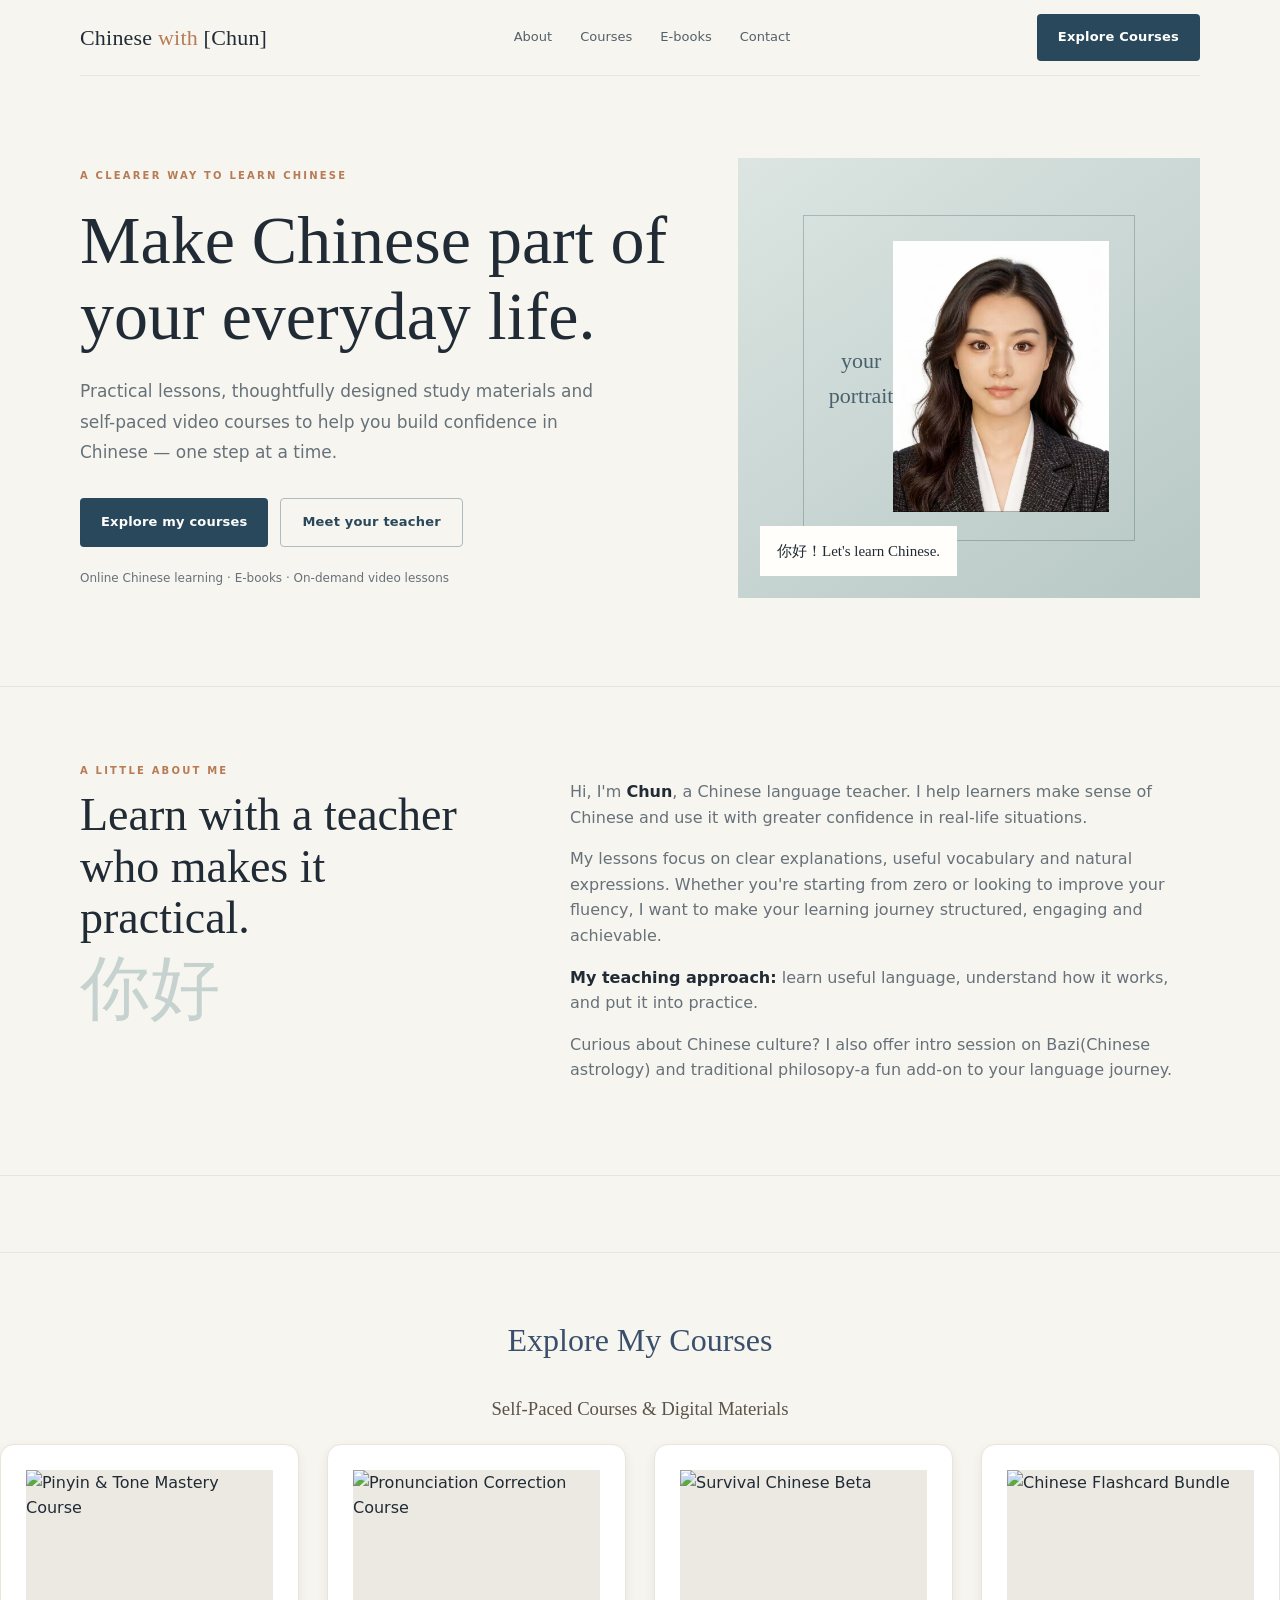
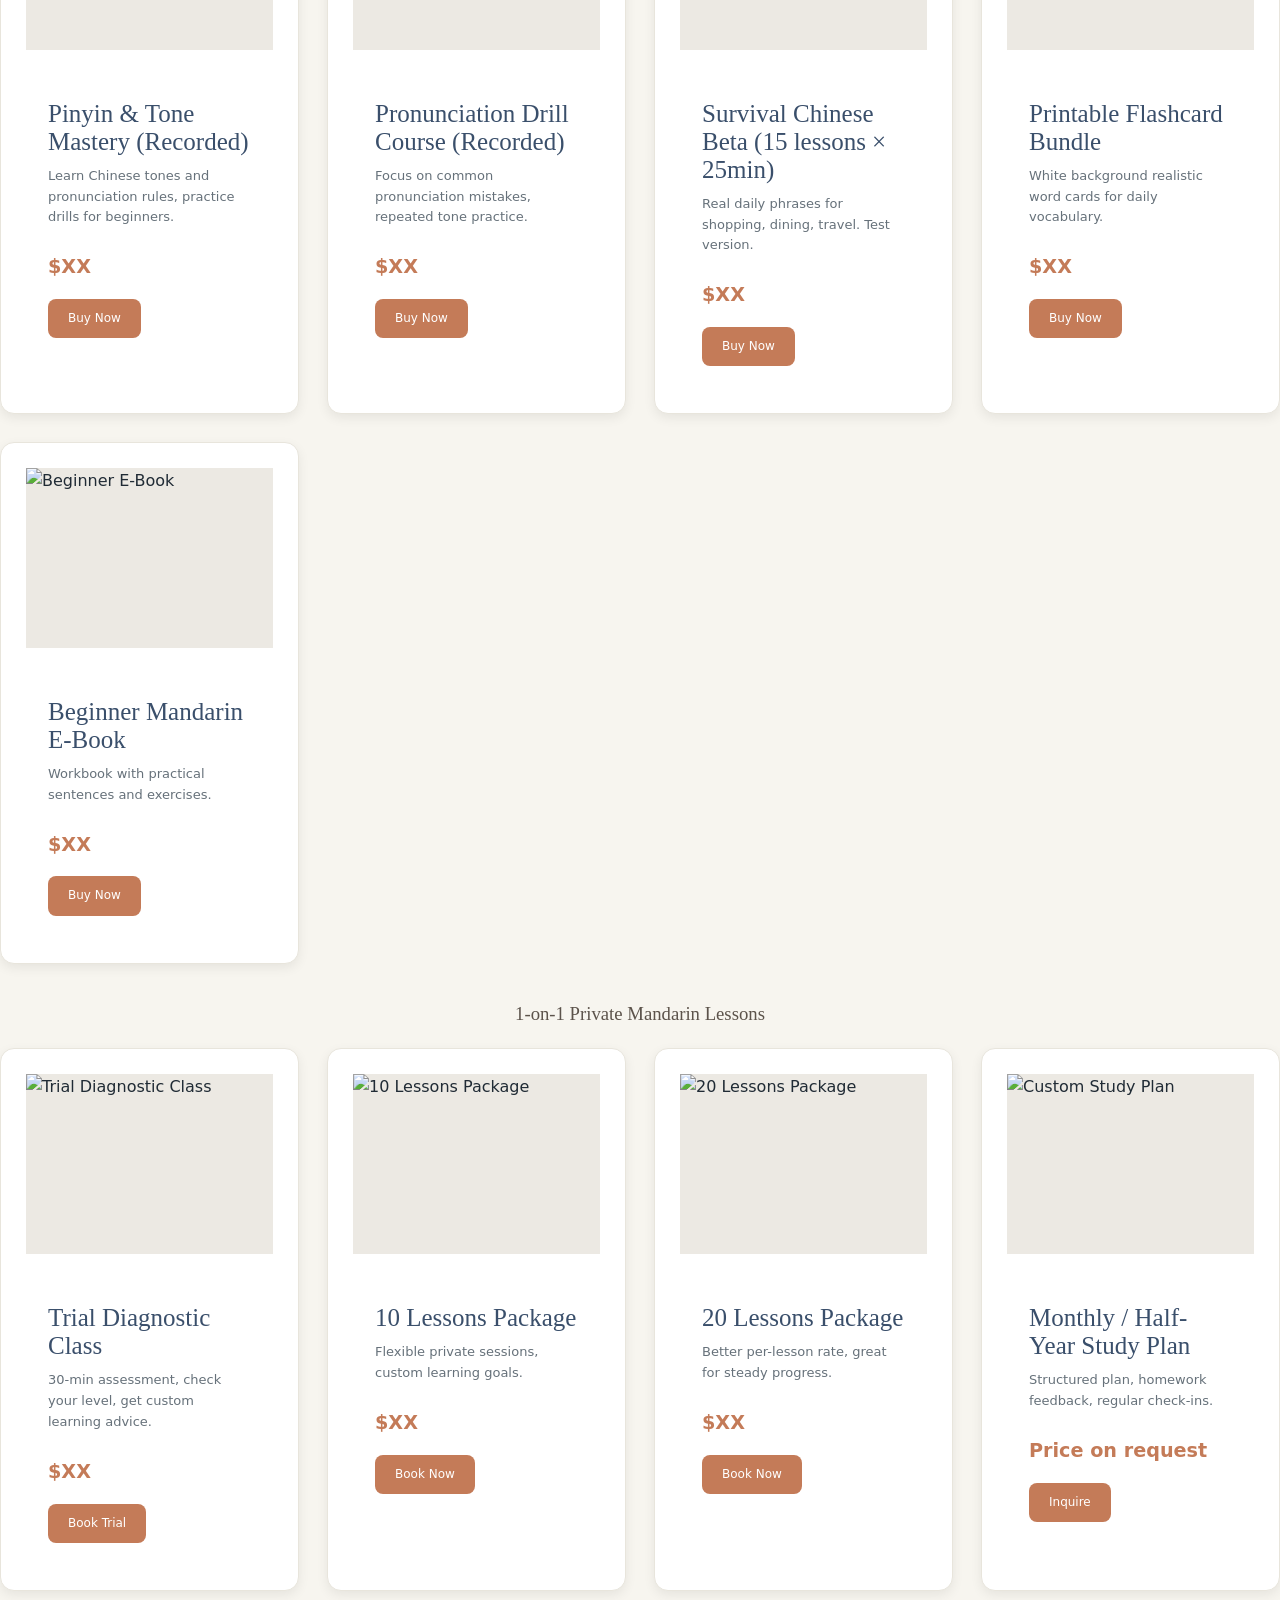
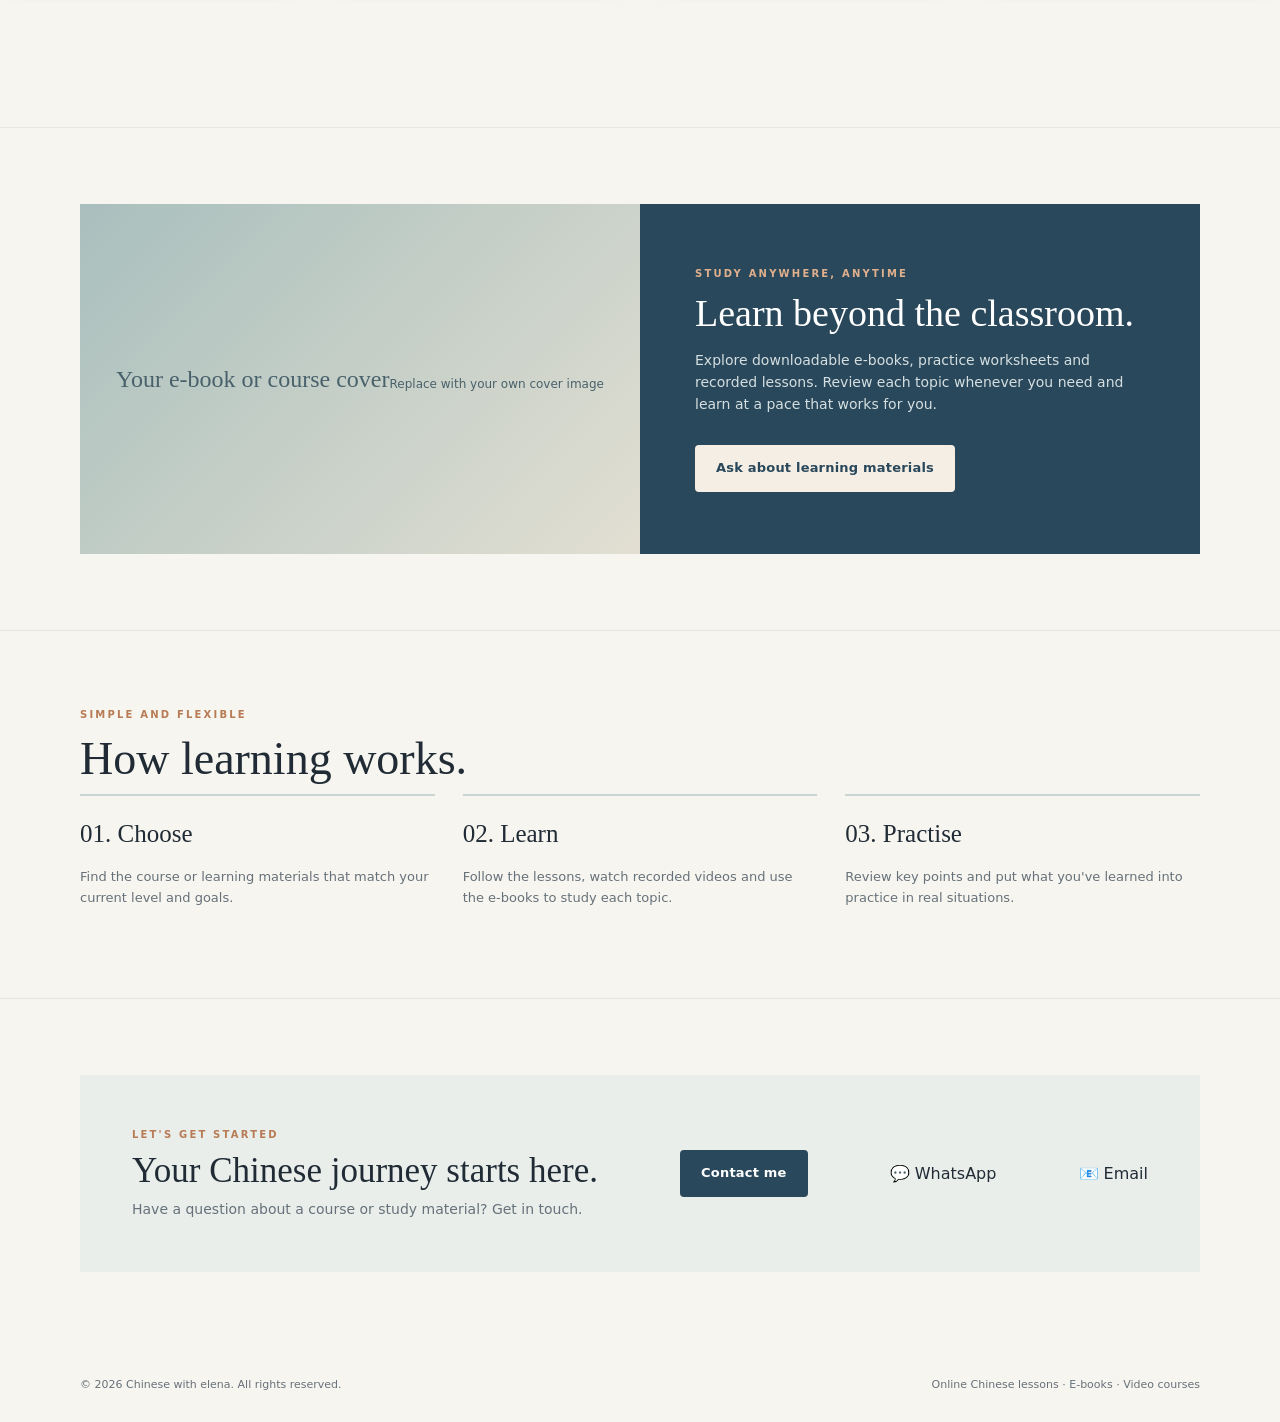
==== index.html @ 87573c56 "Update index.html" ====
<!DOCTYPE html>
<html lang="en">
<head>
<meta charset="UTF-8">
<meta name="viewport" content="width=device-width, initial-scale=1.0">
<meta name="description" content="Learn practical Chinese with clear, structured online courses, video lessons and downloadable study materials.">
<title>Mandarine Loop</title>
<style>
:root{--ink:#202b35;--muted:#66717a;--cream:#f7f5ef;--paper:#fffefa;--blue:#29485b;--blue2:#dce7e9;--line:#e8e5dc;--accent:#b77b55}
*{box-sizing:border-box}html{scroll-behavior:smooth}body{margin:0;background:var(--cream);color:var(--ink);font-family:Inter,ui-sans-serif,system-ui,-apple-system,"Segoe UI",sans-serif;line-height:1.6}
a{color:inherit;text-decoration:none}.wrap{width:min(1120px,calc(100% - 44px));margin:auto}
header{height:76px;display:flex;align-items:center;justify-content:space-between;border-bottom:1px solid var(--line)}
.brand{font-family:Georgia,serif;font-size:22px;letter-spacing:.2px}.brand span{color:var(--accent)}
nav{display:flex;gap:28px;font-size:13px;color:#53606a}nav a:hover{color:var(--accent)}
.btn{display:inline-flex;align-items:center;justify-content:center;padding:13px 21px;background:var(--blue);color:white;border-radius:4px;font-size:13px;font-weight:650;letter-spacing:.2px}
.btn.light{background:transparent;color:var(--blue);border:1px solid #aebbc0}
.hero{display:grid;grid-template-columns:1.12fr .88fr;gap:70px;align-items:center;padding:82px 0 88px}
.eyebrow{text-transform:uppercase;letter-spacing:2.2px;font-size:10px;font-weight:750;color:var(--accent)}
h1,h2,h3{font-family:Georgia,"Times New Roman",serif;font-weight:500;line-height:1.12}
h1{font-size:clamp(42px,6vw,68px);margin:18px 0 22px;max-width:620px}
.lead{font-size:17px;color:var(--muted);max-width:520px;line-height:1.8}
.actions{display:flex;gap:12px;flex-wrap:wrap;margin-top:30px}
.hero-note{font-size:12px;color:var(--muted);margin-top:22px}
.portrait{min-height:440px;background:linear-gradient(145deg,#dce5e2,#b7c8c5);position:relative;display:flex;align-items:center;justify-content:center;overflow:hidden}
.portrait .placeholder{width:72%;height:82%;border:1px solid rgba(41,72,91,.28);display:flex;align-items:center;justify-content:center;text-align:center;padding:25px;color:#49616b;font-family:Georgia,serif;font-size:22px}
.stamp{position:absolute;bottom:22px;left:22px;background:var(--paper);padding:13px 17px;font-family:Georgia,serif;font-size:15px}
section{padding:76px 0;border-top:1px solid var(--line)}
.section-head{display:flex;justify-content:space-between;gap:35px;align-items:end;margin-bottom:34px}
h2{font-size:clamp(32px,4vw,46px);margin:10px 0}
.section-head p{max-width:410px;color:var(--muted);font-size:14px;margin:0}
.about-grid{display:grid;grid-template-columns:.8fr 1.2fr;gap:70px}
.about-mark{font-family:Georgia,serif;font-size:70px;color:#c6d2d0;line-height:1}
.about-copy{font-size:16px;color:var(--muted);max-width:700px}
.about-copy strong{color:var(--ink)}
.cards{display:grid;grid-template-columns:repeat(3,1fr);gap:18px}
.card{background:var(--paper);border:1px solid var(--line);padding:25px;min-height:260px;display:flex;flex-direction:column}
.card .num{font-size:11px;color:var(--accent);letter-spacing:1.5px}
.card h3{font-size:25px;margin:28px 0 12px}
.card p{font-size:13px;color:var(--muted);margin:0 0 24px}
.card a{margin-top:auto;font-size:12px;font-weight:700;color:var(--blue)}
.feature{display:grid;grid-template-columns:1fr 1fr;background:var(--blue);color:white}
.feature-art{min-height:350px;background:linear-gradient(135deg,#a9bfbd,#e2dfd2);display:flex;align-items:center;justify-content:center;color:#49616b;font-family:Georgia,serif;font-size:24px;text-align:center;padding:30px}
.feature-copy{padding:55px;align-self:center}
.feature-copy .eyebrow{color:#e0b08d}.feature-copy h2{font-size:38px}.feature-copy p{color:#d5dfe1;font-size:14px;max-width:430px}
.feature-copy .btn{background:#f5eee4;color:var(--blue);margin-top:15px}
.steps{display:grid;grid-template-columns:repeat(3,1fr);gap:28px}
.step{border-top:2px solid #c9d5d2;padding-top:18px}.step b{font-family:Georgia,serif;font-size:25px;font-weight:400}.step p{color:var(--muted);font-size:13px}
.contact{background:#e9eeeb;padding:52px;display:flex;justify-content:space-between;align-items:center;gap:25px}
.contact h2{font-size:35px;margin:8px 0}.contact p{color:var(--muted);font-size:14px;margin:0}
footer{padding:28px 0;color:var(--muted);font-size:11px;display:flex;justify-content:space-between;gap:15px}
@media(max-width:760px){nav{display:none}.hero,.about-grid,.feature{grid-template-columns:1fr}.hero{gap:35px;padding:55px 0}.portrait{min-height:330px}.cards,.steps{grid-template-columns:1fr}.section-head{display:block}.section-head p{margin-top:15px}.feature-copy{padding:35px 26px}.contact{padding:30px;display:block}.contact .btn{margin-top:22px}footer{display:block}footer span{display:block;margin-top:8px}}
</style>
</head>
<body>
<header class="wrap">
  <a class="brand" href="#">Chinese <span>with</span> [Chun]</a>
  <nav><a href="#about">About</a><a href="#courses">Courses</a><a href="#resources">E-books</a><a href="#contact">Contact</a></nav>
  <a class="btn" href="#courses">Explore Courses</a>
</header>

<main>
<div class="wrap hero">
  <div>
    <div class="eyebrow">A clearer way to learn Chinese</div>
    <h1>Make Chinese part of your everyday life.</h1>
    <p class="lead">Practical lessons, thoughtfully designed study materials and self-paced video courses to help you build confidence in Chinese — one step at a time.</p>
    <div class="actions"><a class="btn" href="#courses">Explore my courses</a><a class="btn light" href="#about">Meet your teacher</a></div>
    <div class="hero-note">Online Chinese learning · E-books · On-demand video lessons</div>
  </div>
  <div class="portrait"><div class="placeholder">your portrait<br><small style="font:12px system-ui"><img src="me.jpg" alt="Teacher Chun" style="width:100%;height:100%; object-fit:contain;"></small></div><div class="stamp">你好！Let's learn Chinese.</div></div>
</div>

<section id="about">
  <div class="wrap about-grid">
    <div><div class="eyebrow">A little about me</div><h2>Learn with a teacher who makes it practical.</h2><div class="about-mark">你好</div></div>
    <div class="about-copy">
      <p>Hi, I'm <strong>Chun</strong>, a Chinese language teacher. I help learners make sense of Chinese and use it with greater confidence in real-life situations.</p>
      <p>My lessons focus on clear explanations, useful vocabulary and natural expressions. Whether you're starting from zero or looking to improve your fluency, I want to make your learning journey structured, engaging and achievable.</p>
      <p><strong>My teaching approach:</strong> learn useful language, understand how it works, and put it into practice.</p>
      <p>Curious about Chinese culture? I also offer intro session on Bazi(Chinese astrology) and traditional philosopy-a fun add-on to your language journey.</p>
    </div>
  </div>
</section>

<section id="courses">
   <!-- ========== START: Self-Paced Courses & Digital Materials + 1-on-1 Lessons Block ========== -->
<section class="products-section" style="padding:60px 0;">
    <div class="container">
        <h2 style="text-align:center; font-size:2rem; margin-bottom:40px; color:#3a4f6b;">Explore My Courses</h2>
        <h3 style="text-align:center; margin-bottom:24px; color:#5c534b;">Self-Paced Courses & Digital Materials</h3>
        <div class="grid" style="display:grid; grid-template-columns: repeat(auto-fit, minmax(260px,1fr)); gap:28px;">
            <div class="card" style="background:#fff; border-radius:14px; overflow:hidden; box-shadow:0 4px 12px rgba(0,0,0,0.07); transition:0.25s ease;">
                <div class="product-img" style="width:100%; height:180px; background:#ece9e3; display:flex; align-items:center; justify-content:center;">
                    <img src="" alt="Pinyin & Tone Mastery Course" style="width:100%; height:100%; object-fit:cover;">
                </div>
                <div class="card-body" style="padding:22px;">
                    <h3 style="margin-bottom:10px; color:#3a4f6b;">Pinyin & Tone Mastery (Recorded)</h3>
                    <p>Learn Chinese tones and pronunciation rules, practice drills for beginners.</p>
                    <div class="price" style="font-weight:bold; color:#c47b58; font-size:1.2rem; margin:10px 0 16px;">$XX</div>
                    <a href="PASTE_YOUR_PAYHIP_LINK_HERE" target="_blank" style="display:inline-block; padding:10px 20px; background:#c47b58; color:white; text-decoration:none; border-radius:8px; font-weight:500;">Buy Now</a>
                </div>
            </div>
            <div class="card" style="background:#fff; border-radius:14px; overflow:hidden; box-shadow:0 4px 12px rgba(0,0,0,0.07); transition:0.25s ease;">
                <div class="product-img" style="width:100%; height:180px; background:#ece9e3; display:flex; align-items:center; justify-content:center;">
                    <img src="" alt="Pronunciation Correction Course" style="width:100%; height:100%; object-fit:cover;">
                </div>
                <div class="card-body" style="padding:22px;">
                    <h3 style="margin-bottom:10px; color:#3a4f6b;">Pronunciation Drill Course (Recorded)</h3>
                    <p>Focus on common pronunciation mistakes, repeated tone practice.</p>
                    <div class="price" style="font-weight:bold; color:#c47b58; font-size:1.2rem; margin:10px 0 16px;">$XX</div>
                    <a href="PASTE_YOUR_PAYHIP_LINK_HERE" target="_blank" style="display:inline-block; padding:10px 20px; background:#c47b58; color:white; text-decoration:none; border-radius:8px; font-weight:500;">Buy Now</a>
                </div>
            </div>
            <div class="card" style="background:#fff; border-radius:14px; overflow:hidden; box-shadow:0 4px 12px rgba(0,0,0,0.07); transition:0.25s ease;">
                <div class="product-img" style="width:100%; height:180px; background:#ece9e3; display:flex; align-items:center; justify-content:center;">
                    <img src="" alt="Survival Chinese Beta" style="width:100%; height:100%; object-fit:cover;">
                </div>
                <div class="card-body" style="padding:22px;">
                    <h3 style="margin-bottom:10px; color:#3a4f6b;">Survival Chinese Beta (15 lessons × 25min)</h3>
                    <p>Real daily phrases for shopping, dining, travel. Test version.</p>
                    <div class="price" style="font-weight:bold; color:#c47b58; font-size:1.2rem; margin:10px 0 16px;">$XX</div>
                    <a href="PASTE_YOUR_PAYHIP_LINK_HERE" target="_blank" style="display:inline-block; padding:10px 20px; background:#c47b58; color:white; text-decoration:none; border-radius:8px; font-weight:500;">Buy Now</a>
                </div>
            </div>
            <div class="card" style="background:#fff; border-radius:14px; overflow:hidden; box-shadow:0 4px 12px rgba(0,0,0,0.07); transition:0.25s ease;">
                <div class="product-img" style="width:100%; height:180px; background:#ece9e3; display:flex; align-items:center; justify-content:center;">
                    <img src="" alt="Chinese Flashcard Bundle" style="width:100%; height:100%; object-fit:cover;">
                </div>
                <div class="card-body" style="padding:22px;">
                    <h3 style="margin-bottom:10px; color:#3a4f6b;">Printable Flashcard Bundle</h3>
                    <p>White background realistic word cards for daily vocabulary.</p>
                    <div class="price" style="font-weight:bold; color:#c47b58; font-size:1.2rem; margin:10px 0 16px;">$XX</div>
                    <a href="PASTE_YOUR_PAYHIP_LINK_HERE" target="_blank" style="display:inline-block; padding:10px 20px; background:#c47b58; color:white; text-decoration:none; border-radius:8px; font-weight:500;">Buy Now</a>
                </div>
            </div>
            <div class="card" style="background:#fff; border-radius:14px; overflow:hidden; box-shadow:0 4px 12px rgba(0,0,0,0.07); transition:0.25s ease;">
                <div class="product-img" style="width:100%; height:180px; background:#ece9e3; display:flex; align-items:center; justify-content:center;">
                    <img src="" alt="Beginner E-Book" style="width:100%; height:100%; object-fit:cover;">
                </div>
                <div class="card-body" style="padding:22px;">
                    <h3 style="margin-bottom:10px; color:#3a4f6b;">Beginner Mandarin E-Book</h3>
                    <p>Workbook with practical sentences and exercises.</p>
                    <div class="price" style="font-weight:bold; color:#c47b58; font-size:1.2rem; margin:10px 0 16px;">$XX</div>
                    <a href="PASTE_YOUR_PAYHIP_LINK_HERE" target="_blank" style="display:inline-block; padding:10px 20px; background:#c47b58; color:white; text-decoration:none; border-radius:8px; font-weight:500;">Buy Now</a>
                </div>
            </div>
        </div>

        <h3 style="text-align:center; margin:40px 0 24px; color:#5c534b;">1-on-1 Private Mandarin Lessons</h3>
        <div class="grid" style="display:grid; grid-template-columns: repeat(auto-fit, minmax(260px,1fr)); gap:28px;">
            <div class="card" style="background:#fff; border-radius:14px; overflow:hidden; box-shadow:0 4px 12px rgba(0,0,0,0.07); transition:0.25s ease;">
                <div class="product-img" style="width:100%; height:180px; background:#ece9e3; display:flex; align-items:center; justify-content:center;">
                    <img src="" alt="Trial Diagnostic Class" style="width:100%; height:100%; object-fit:cover;">
                </div>
                <div class="card-body" style="padding:22px;">
                    <h3 style="margin-bottom:10px; color:#3a4f6b;">Trial Diagnostic Class</h3>
                    <p>30-min assessment, check your level, get custom learning advice.</p>
                    <div class="price" style="font-weight:bold; color:#c47b58; font-size:1.2rem; margin:10px 0 16px;">$XX</div>
                    <a href="PASTE_YOUR_PAYHIP_TRIAL_LINK" target="_blank" style="display:inline-block; padding:10px 20px; background:#c47b58; color:white; text-decoration:none; border-radius:8px; font-weight:500;">Book Trial</a>
                </div>
            </div>
            <div class="card" style="background:#fff; border-radius:14px; overflow:hidden; box-shadow:0 4px 12px rgba(0,0,0,0.07); transition:0.25s ease;">
                <div class="product-img" style="width:100%; height:180px; background:#ece9e3; display:flex; align-items:center; justify-content:center;">
                    <img src="" alt="10 Lessons Package" style="width:100%; height:100%; object-fit:cover;">
                </div>
                <div class="card-body" style="padding:22px;">
                    <h3 style="margin-bottom:10px; color:#3a4f6b;">10 Lessons Package</h3>
                    <p>Flexible private sessions, custom learning goals.</p>
                    <div class="price" style="font-weight:bold; color:#c47b58; font-size:1.2rem; margin:10px 0 16px;">$XX</div>
                    <a href="PASTE_YOUR_PAYHIP_LINK_HERE" target="_blank" style="display:inline-block; padding:10px 20px; background:#c47b58; color:white; text-decoration:none; border-radius:8px; font-weight:500;">Book Now</a>
                </div>
            </div>
            <div class="card" style="background:#fff; border-radius:14px; overflow:hidden; box-shadow:0 4px 12px rgba(0,0,0,0.07); transition:0.25s ease;">
                <div class="product-img" style="width:100%; height:180px; background:#ece9e3; display:flex; align-items:center; justify-content:center;">
                    <img src="" alt="20 Lessons Package" style="width:100%; height:100%; object-fit:cover;">
                </div>
                <div class="card-body" style="padding:22px;">
                    <h3 style="margin-bottom:10px; color:#3a4f6b;">20 Lessons Package</h3>
                    <p>Better per-lesson rate, great for steady progress.</p>
                    <div class="price" style="font-weight:bold; color:#c47b58; font-size:1.2rem; margin:10px 0 16px;">$XX</div>
                    <a href="PASTE_YOUR_PAYHIP_LINK_HERE" target="_blank" style="display:inline-block; padding:10px 20px; background:#c47b58; color:white; text-decoration:none; border-radius:8px; font-weight:500;">Book Now</a>
                </div>
            </div>
            <div class="card" style="background:#fff; border-radius:14px; overflow:hidden; box-shadow:0 4px 12px rgba(0,0,0,0.07); transition:0.25s ease;">
                <div class="product-img" style="width:100%; height:180px; background:#ece9e3; display:flex; align-items:center; justify-content:center;">
                    <img src="" alt="Custom Study Plan" style="width:100%; height:100%; object-fit:cover;">
                </div>
                <div class="card-body" style="padding:22px;">
                    <h3 style="margin-bottom:10px; color:#3a4f6b;">Monthly / Half-Year Study Plan</h3>
                    <p>Structured plan, homework feedback, regular check-ins.</p>
                    <div class="price" style="font-weight:bold; color:#c47b58; font-size:1.2rem; margin:10px 0 16px;">Price on request</div>
                    <a href="PASTE_YOUR_PAYHIP_LINK_HERE" target="_blank" style="display:inline-block; padding:10px 20px; background:#c47b58; color:white; text-decoration:none; border-radius:8px; font-weight:500;">Inquire</a>
                </div>
            </div>
        </div>
    </div>
</section>
<!-- ========== END: Courses Block ========== -->
</section>
<!-- ========== END: Courses Block ========== --> 
</section>

<section id="resources">
  <div class="wrap feature">
    <div class="feature-art">Your e-book or course cover<br><small style="display:block;font:12px system-ui;margin-top:10px">Replace with your own cover image</small></div>
    <div class="feature-copy"><div class="eyebrow">Study anywhere, anytime</div><h2>Learn beyond the classroom.</h2><p>Explore downloadable e-books, practice worksheets and recorded lessons. Review each topic whenever you need and learn at a pace that works for you.</p><a class="btn" href="#contact">Ask about learning materials</a></div>
  </div>
</section>

<section id="how">
  <div class="wrap">
    <div class="eyebrow">Simple and flexible</div><h2>How learning works.</h2>
    <div class="steps">
      <div class="step"><b>01. Choose</b><p>Find the course or learning materials that match your current level and goals.</p></div>
      <div class="step"><b>02. Learn</b><p>Follow the lessons, watch recorded videos and use the e-books to study each topic.</p></div>
      <div class="step"><b>03. Practise</b><p>Review key points and put what you've learned into practice in real situations.</p></div>
    </div>
  </div>
</section>

<section id="contact">
  <div class="wrap contact">
    <div><div class="eyebrow">Let's get started</div><h2>Your Chinese journey starts here.</h2><p>Have a question about a course or study material? Get in touch.</p></div>
    <a class="btn" href="mailto:elena102599@gmail.com">Contact me</a>
    <a href="https://wa.me/+8619020569693 ">💬 WhatsApp</a >
    <a href="mailto:elena102599@gmail.com">📧 Email</a >

  </div>
</section>
</main>
<footer class="wrap"><div>© 2026 Chinese with elena. All rights reserved.</div><span>Online Chinese lessons · E-books · Video courses</span></footer>
</body>
</html>
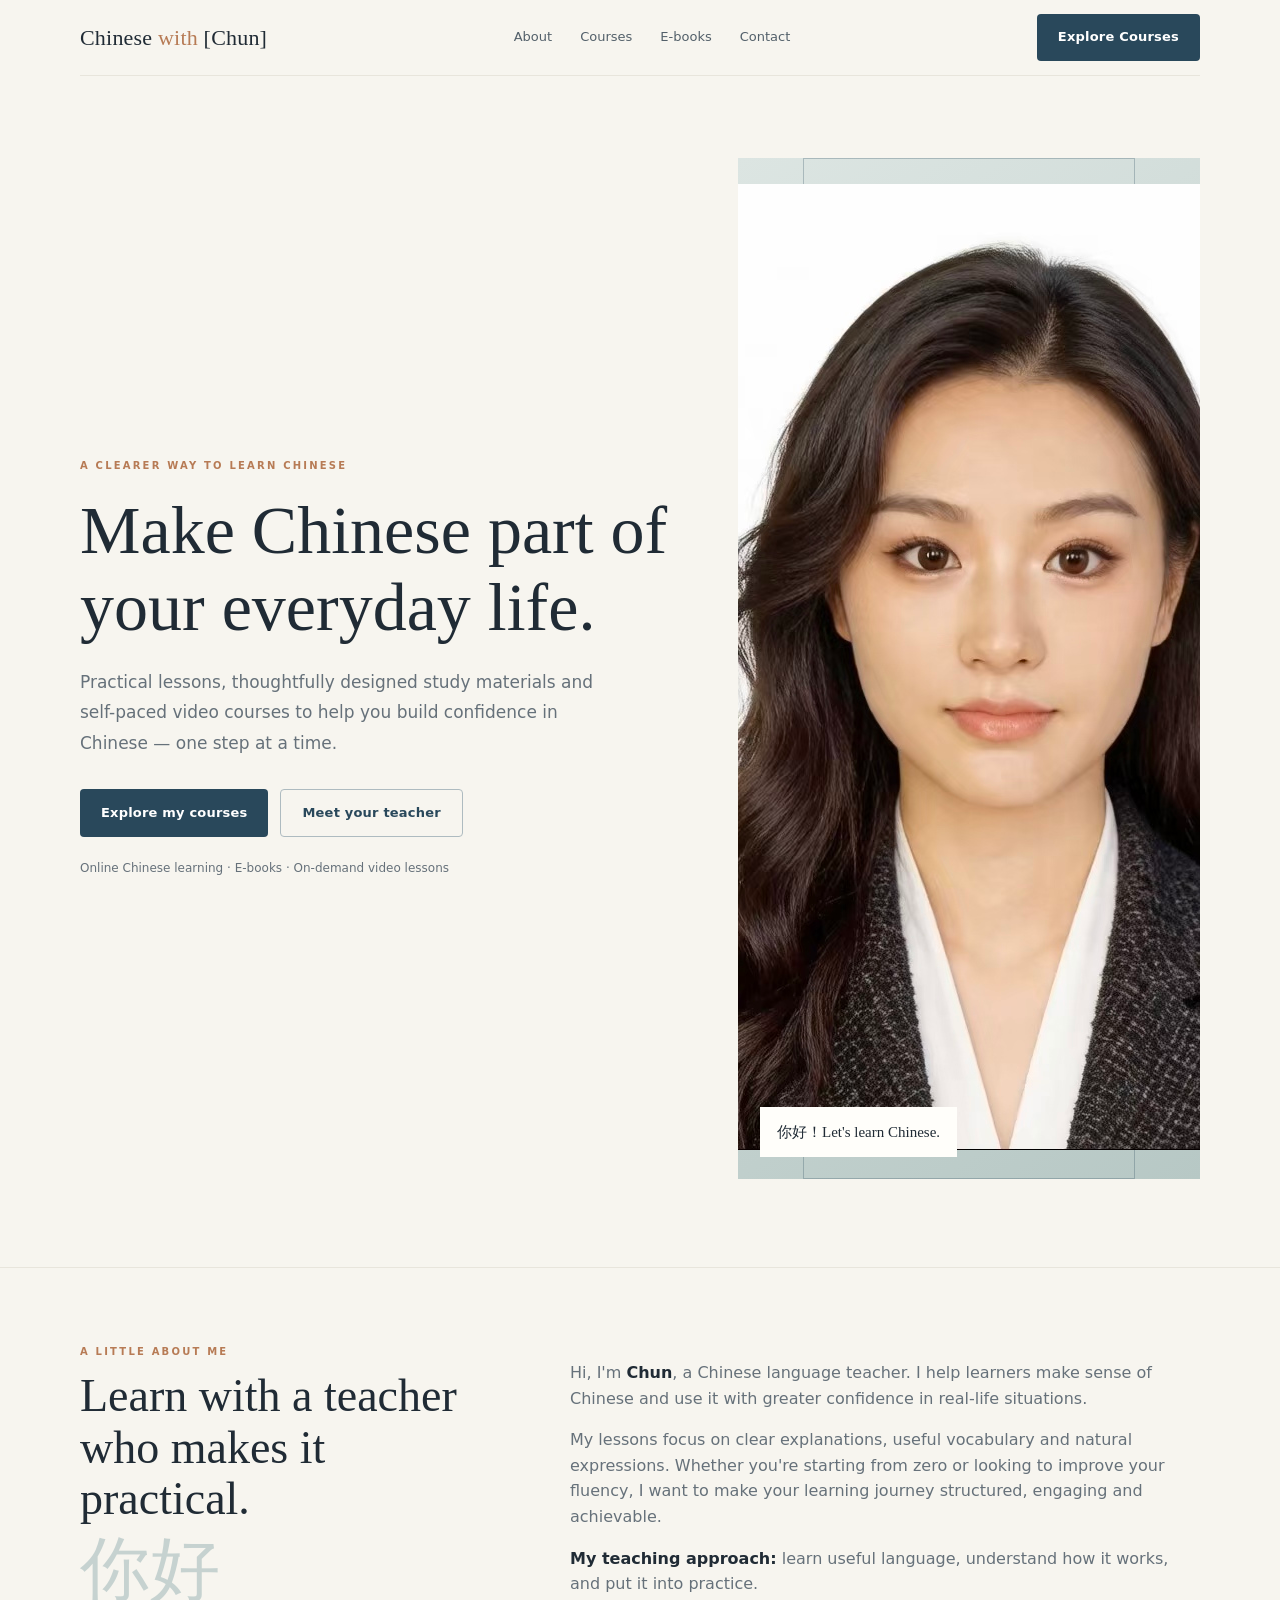
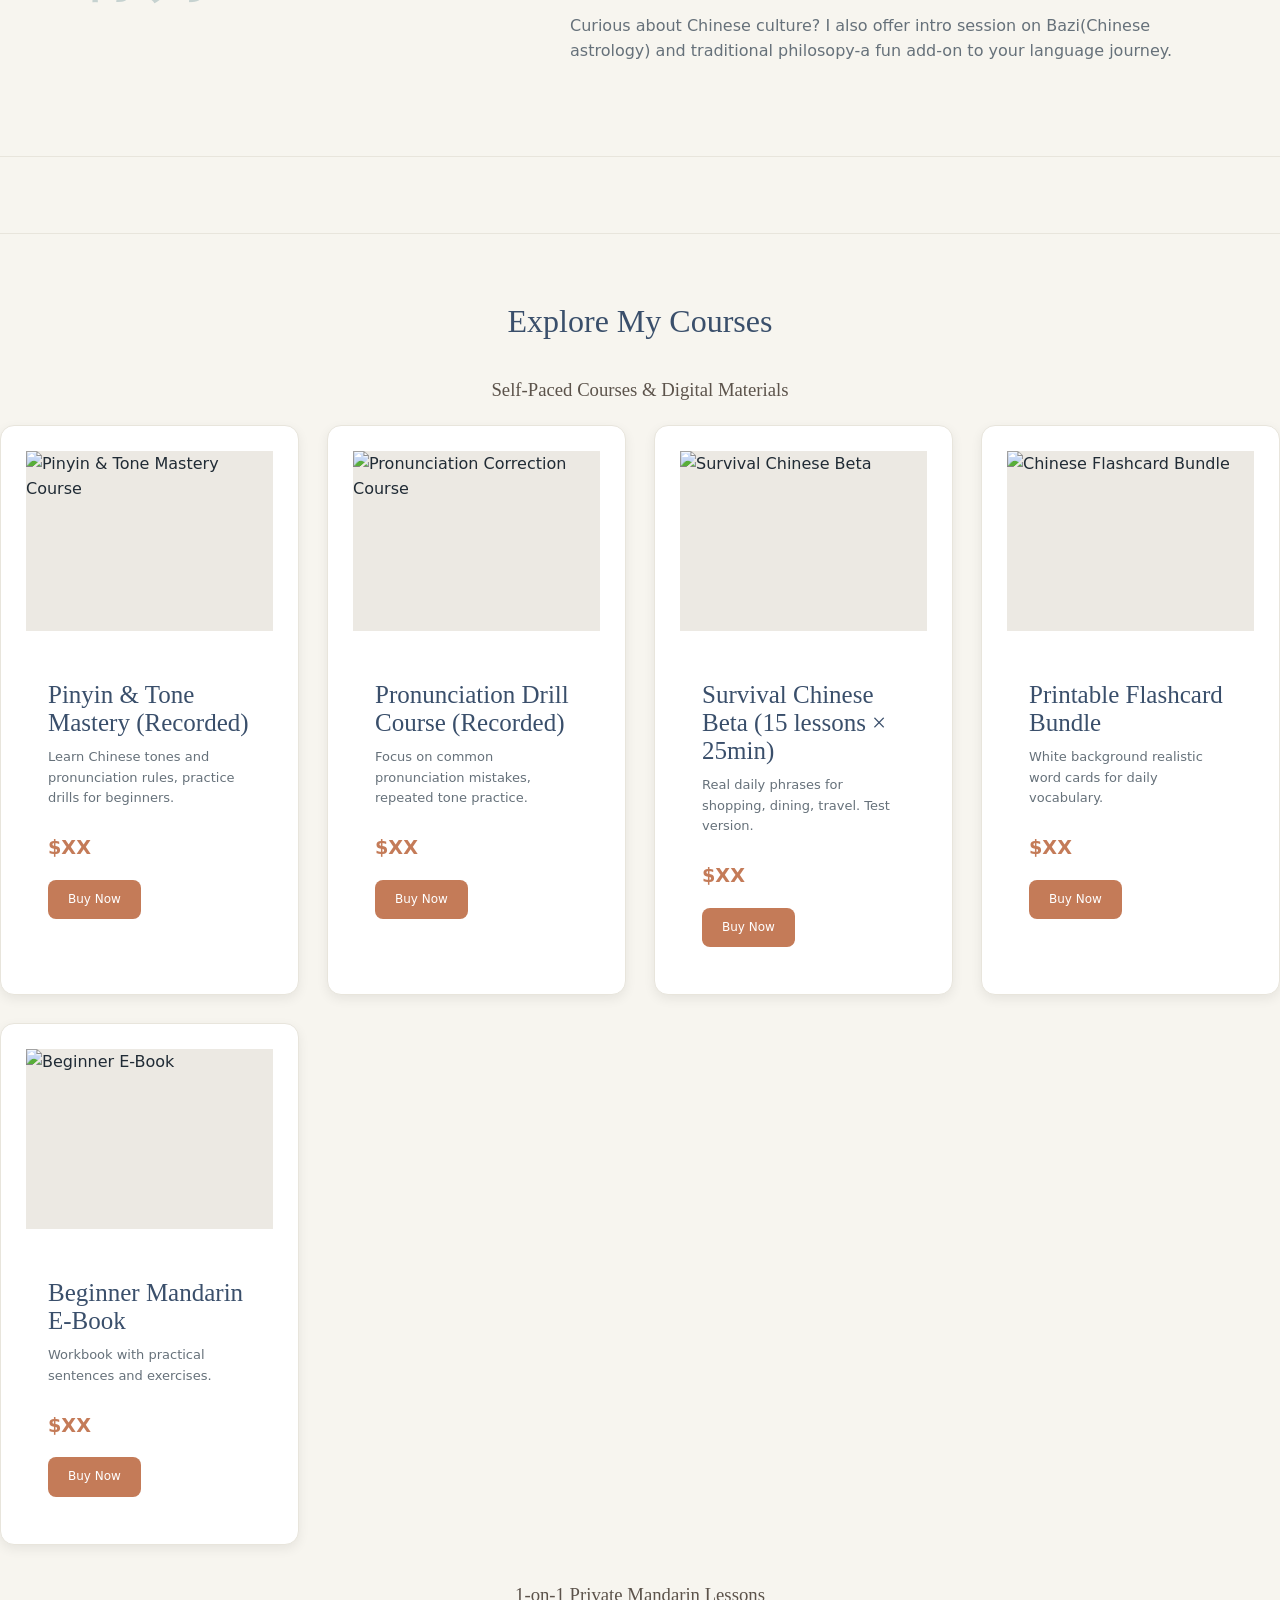
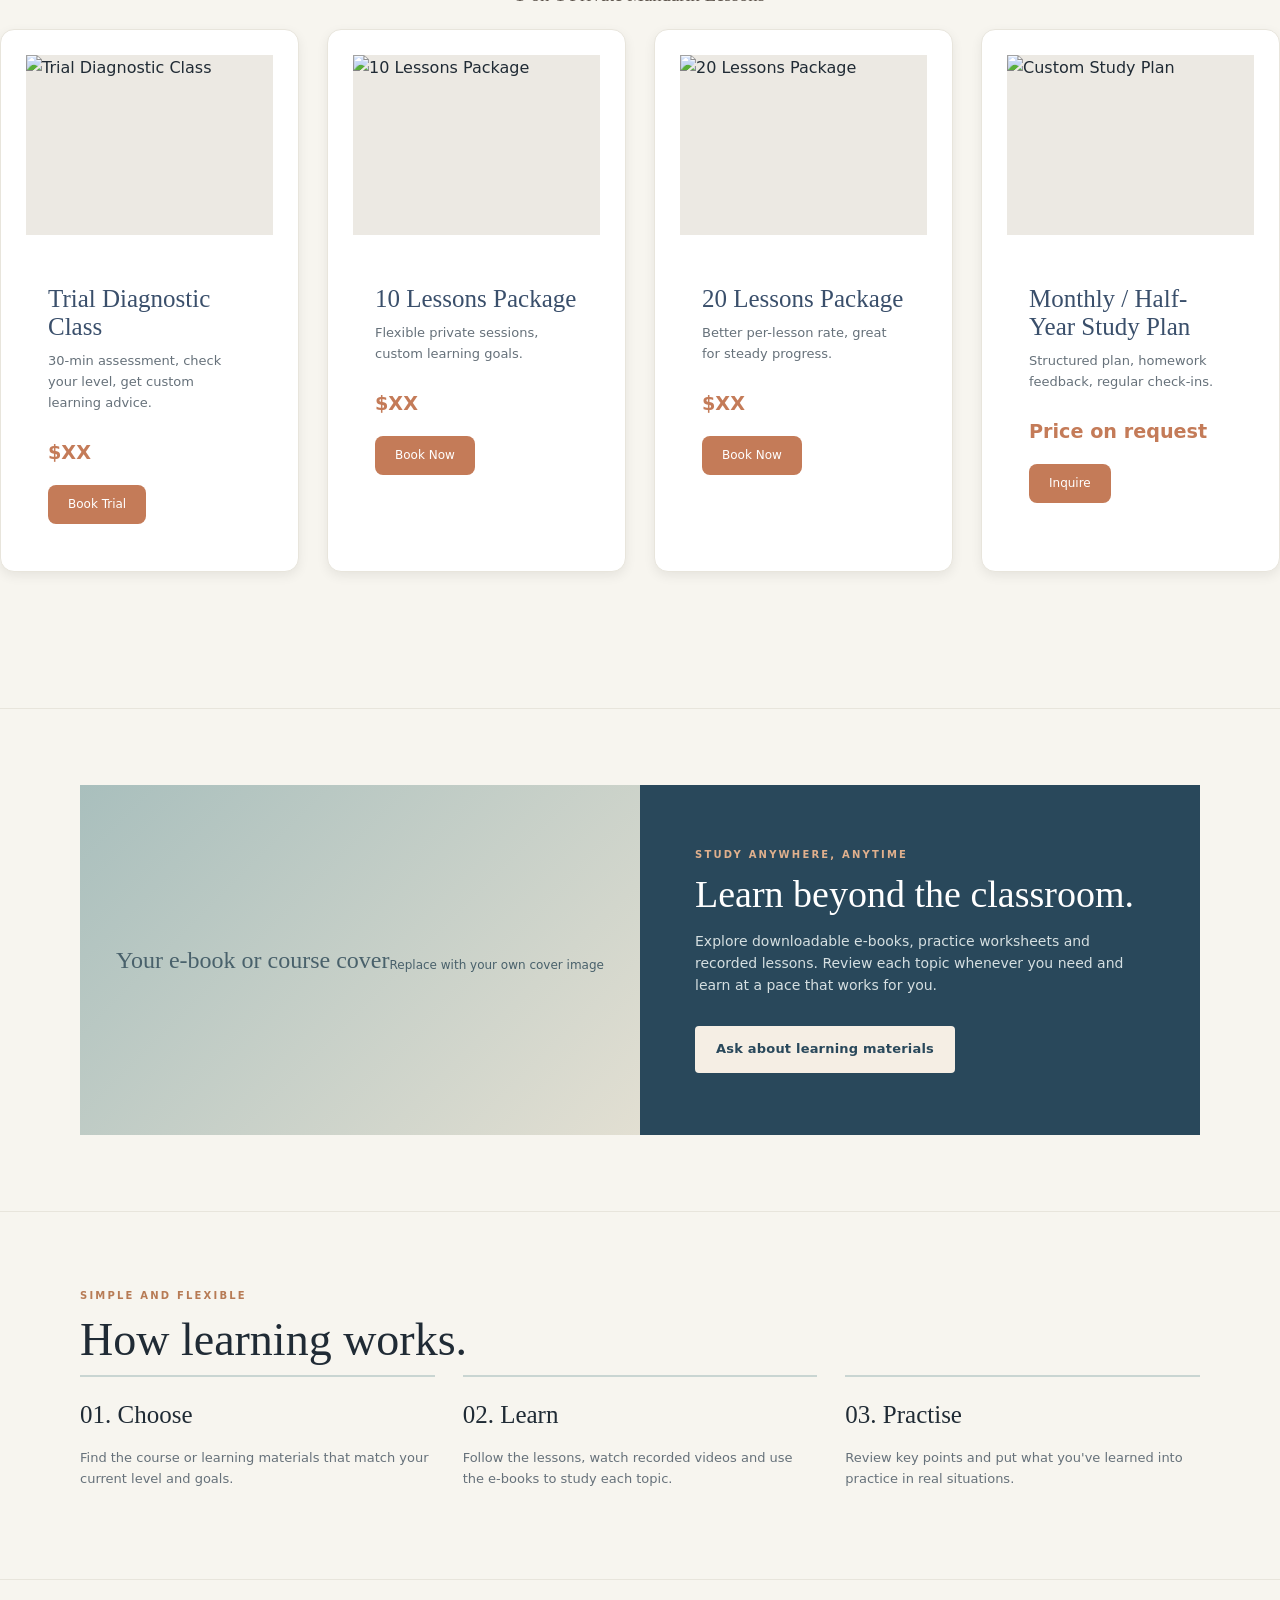
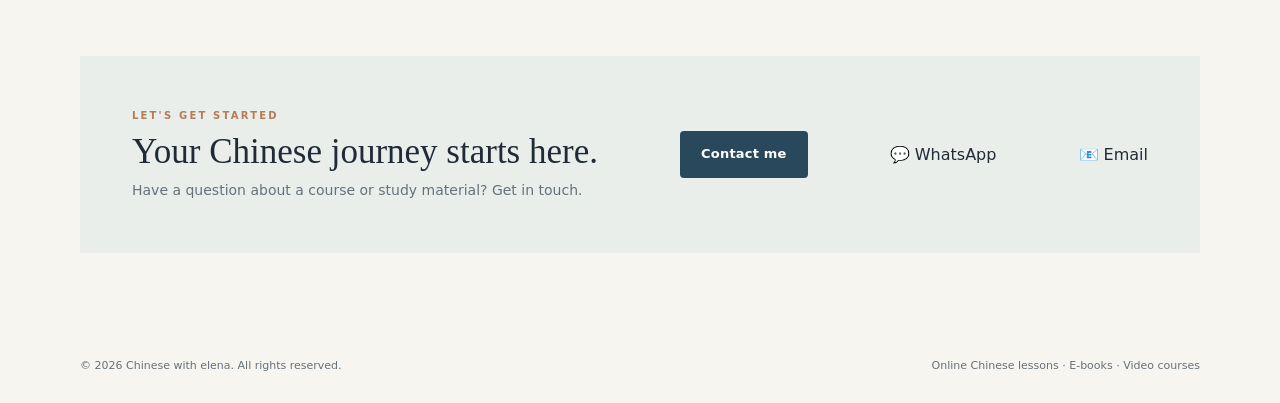
==== commit 4c17e2c6: "Update index.html" ====
--- a/index.html
+++ b/index.html
@@ -67,7 +67,7 @@
     <div class="actions"><a class="btn" href="#courses">Explore my courses</a><a class="btn light" href="#about">Meet your teacher</a></div>
     <div class="hero-note">Online Chinese learning · E-books · On-demand video lessons</div>
   </div>
-  <div class="portrait"><div class="placeholder">your portrait<br><small style="font:12px system-ui"><img src="me.jpg" alt="Teacher Chun" style="width:100%;height:100%; object-fit:contain;"></small></div><div class="stamp">你好！Let's learn Chinese.</div></div>
+  <div class="portrait"><div class="placeholder">your portrait<br><small style="font:12px system-ui"><img src="me.jpg" alt=""></small></div><div class="stamp">你好！Let's learn Chinese.</div></div>
 </div>
 
 <section id="about">
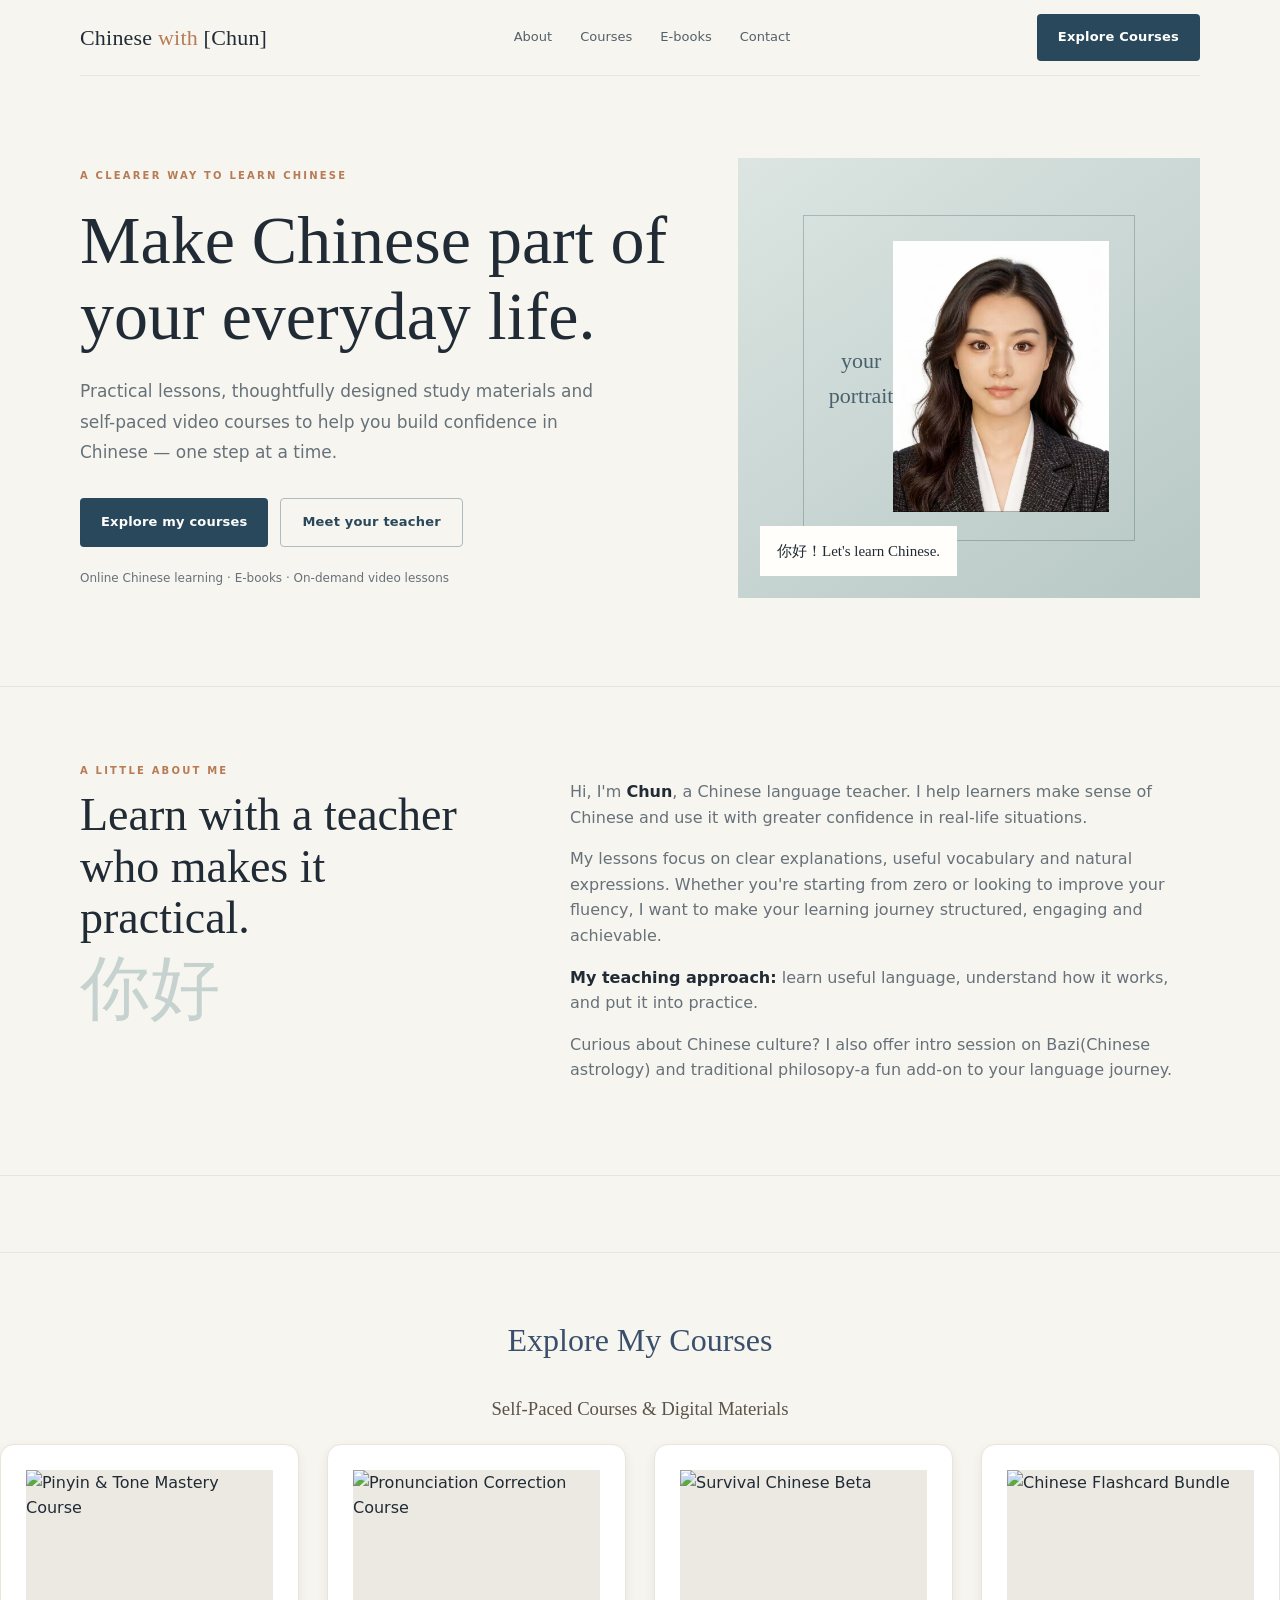
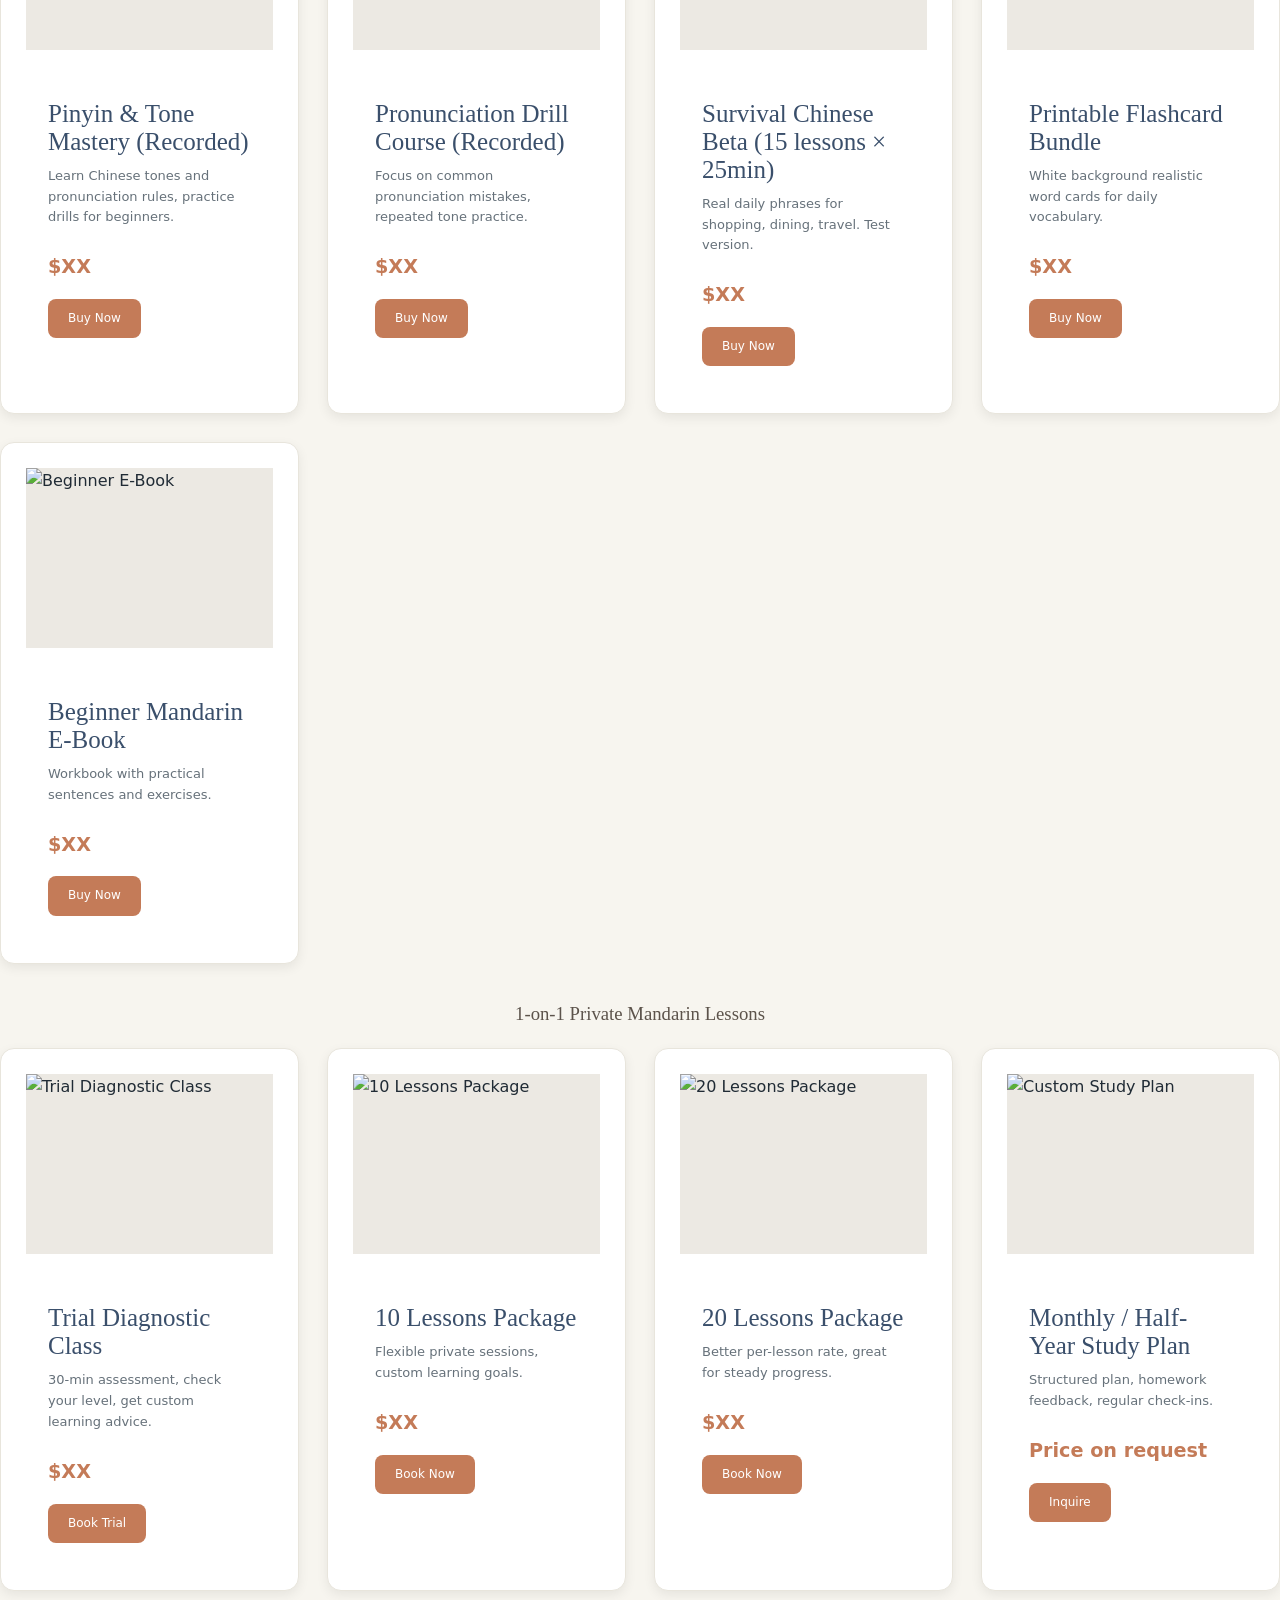
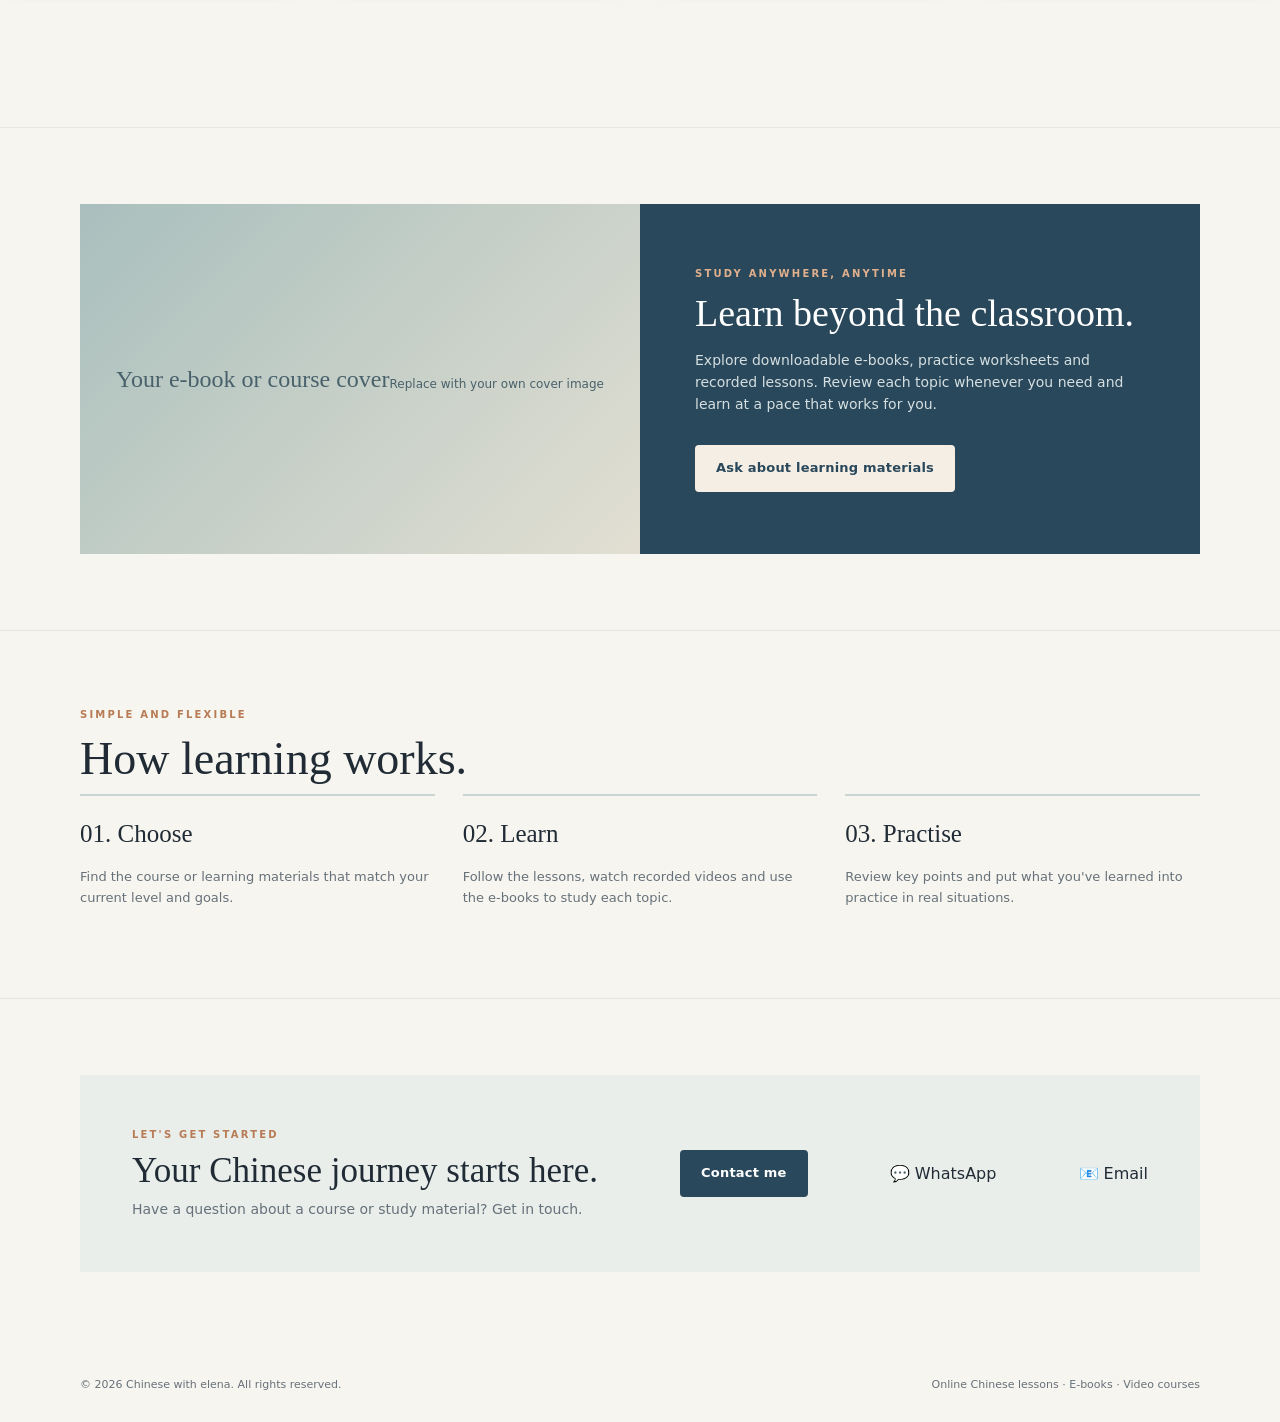
==== commit cb05a9dd: "Update index.html" ====
--- a/index.html
+++ b/index.html
@@ -67,7 +67,7 @@
     <div class="actions"><a class="btn" href="#courses">Explore my courses</a><a class="btn light" href="#about">Meet your teacher</a></div>
     <div class="hero-note">Online Chinese learning · E-books · On-demand video lessons</div>
   </div>
-  <div class="portrait"><div class="placeholder">your portrait<br><small style="font:12px system-ui"><img src="me.jpg" alt=""></small></div><div class="stamp">你好！Let's learn Chinese.</div></div>
+  <div class="portrait"><div class="placeholder">your portrait<br><small style="font:12px system-ui"><img src="me.jpg" alt="" style="width:100%; height:100%;object-fit:cover:"></small></div><div class="stamp">你好！Let's learn Chinese.</div></div>
 </div>
 
 <section id="about">
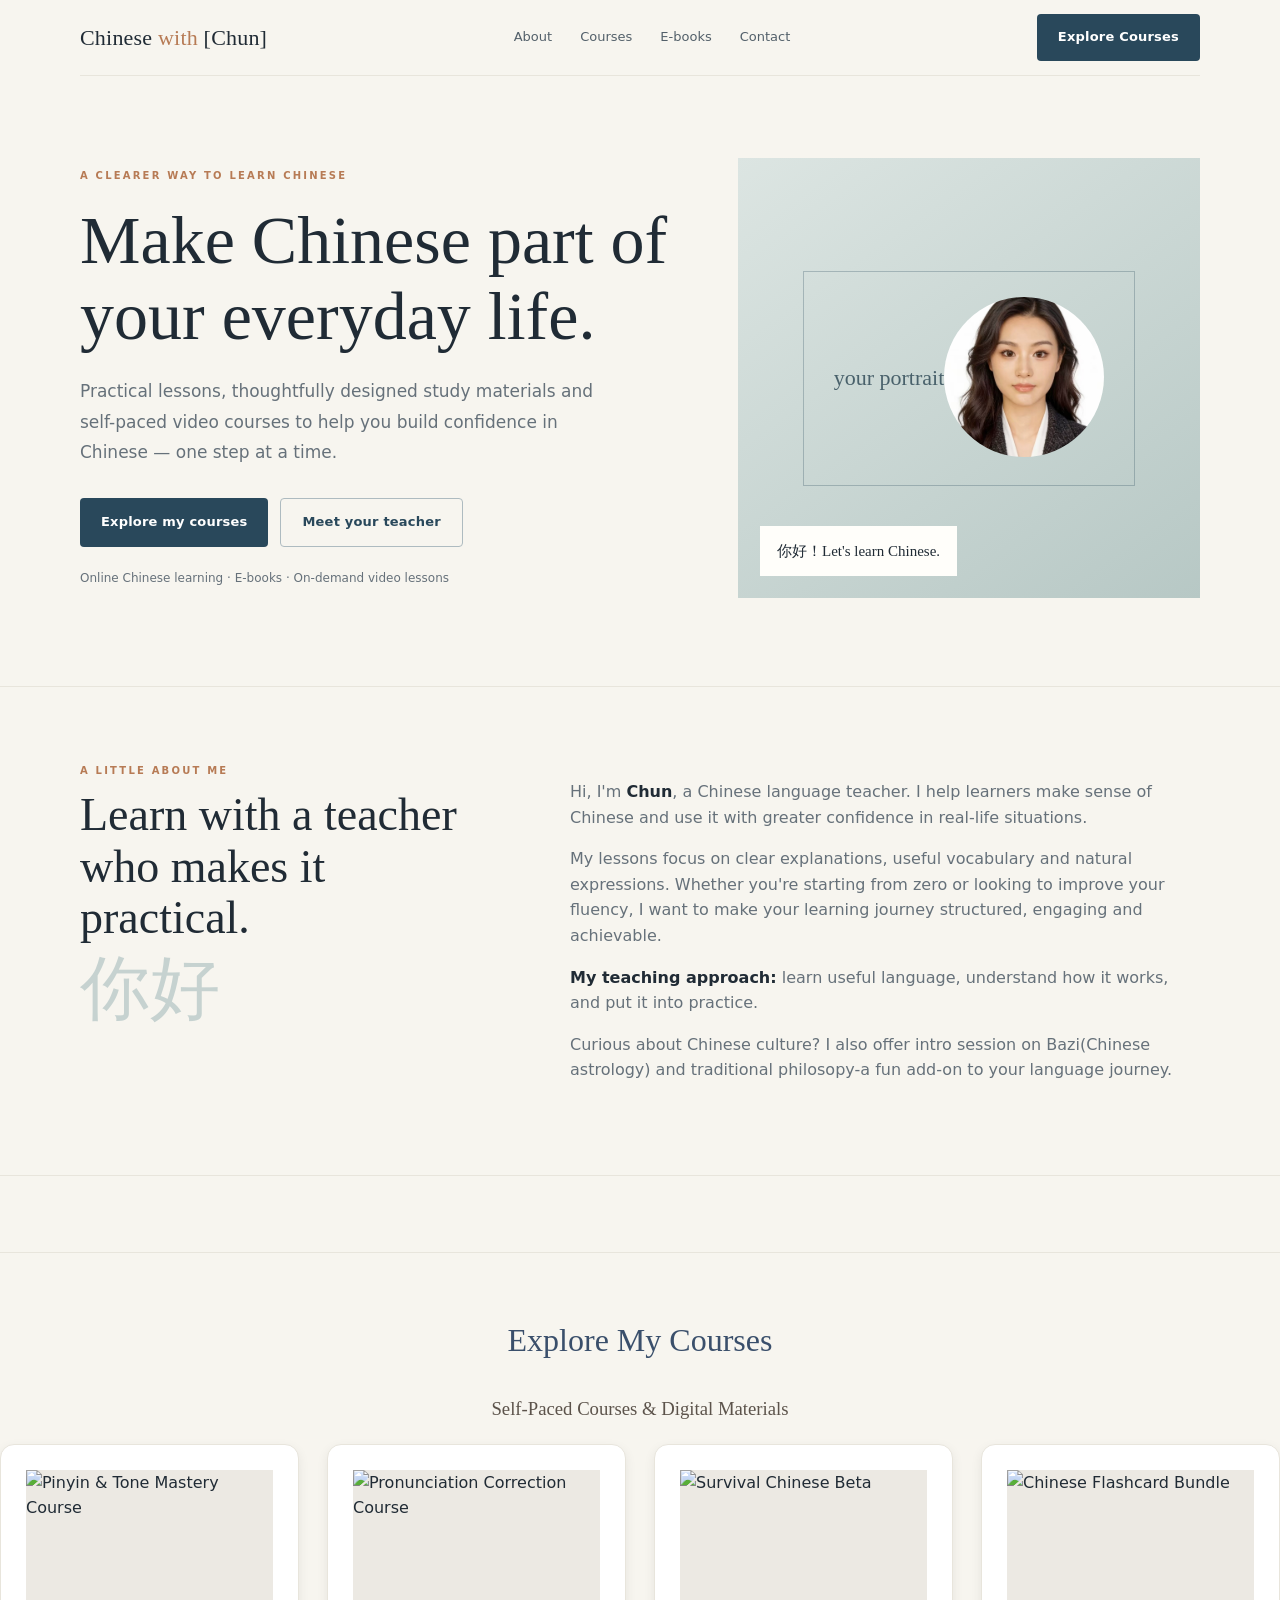
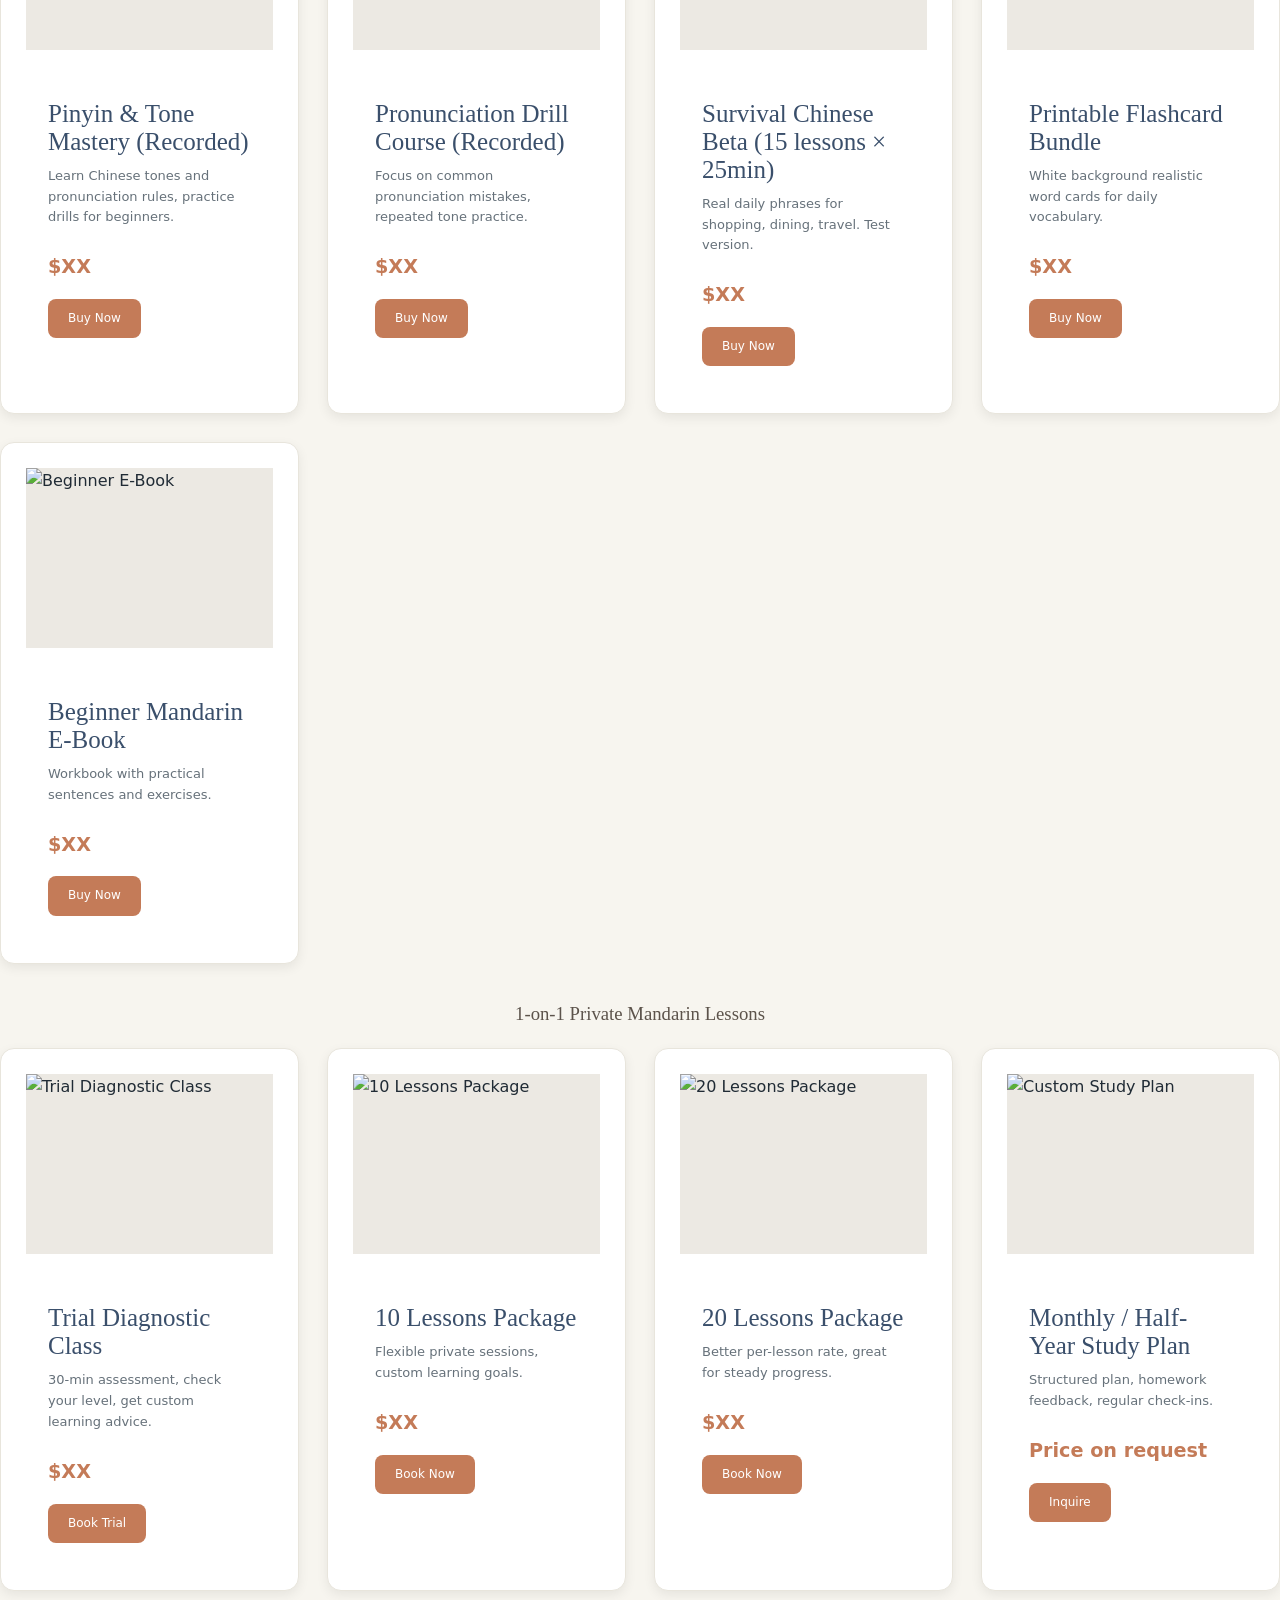
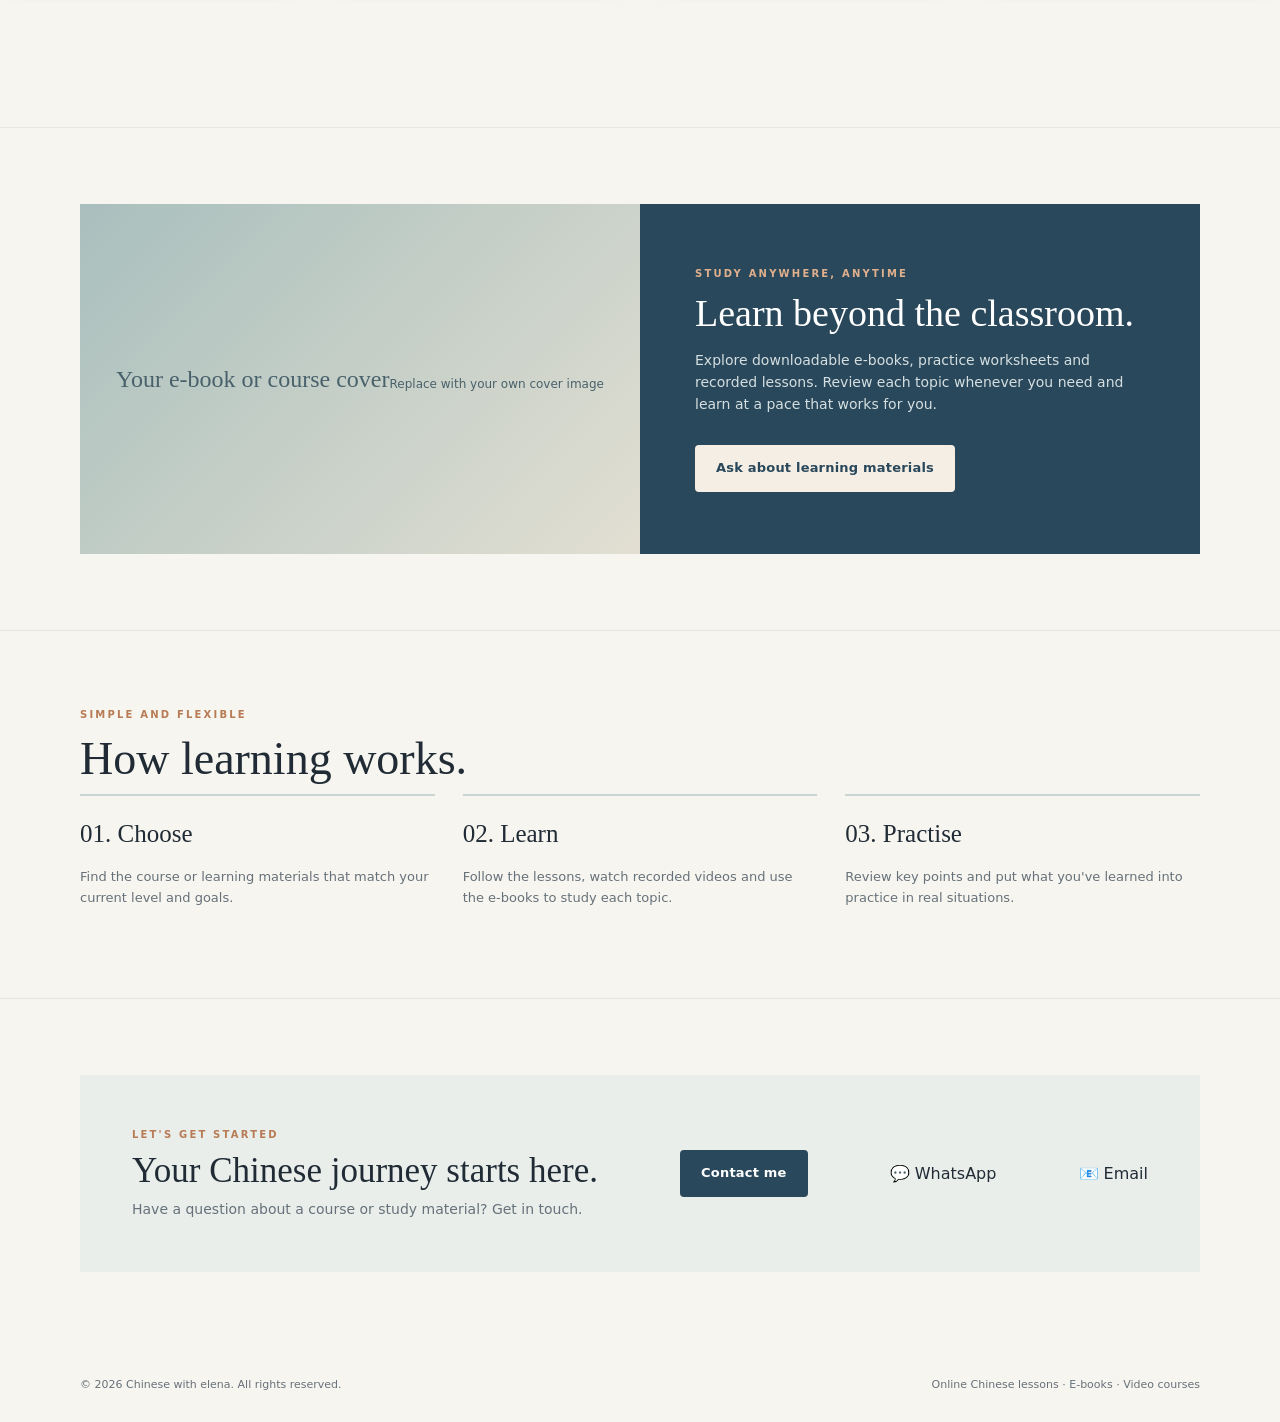
==== commit 3393335b: "Update index.html" ====
--- a/index.html
+++ b/index.html
@@ -67,7 +67,8 @@
     <div class="actions"><a class="btn" href="#courses">Explore my courses</a><a class="btn light" href="#about">Meet your teacher</a></div>
     <div class="hero-note">Online Chinese learning · E-books · On-demand video lessons</div>
   </div>
-  <div class="portrait"><div class="placeholder">your portrait<br><small style="font:12px system-ui"><img src="me.jpg" alt="" style="width:100%; height:100%;object-fit:cover:"></small></div><div class="stamp">你好！Let's learn Chinese.</div></div>
+  <div class="portrait"><div class="placeholder">your portrait<br><small style="font:12px system-ui"><img src="me.jpg" alt="" style="width:160px; height:160px; object-fit:cover; border-radius:999px;"></small>
+  </div><div class="stamp">你好！Let's learn Chinese.</div></div>
 </div>
 
 <section id="about">
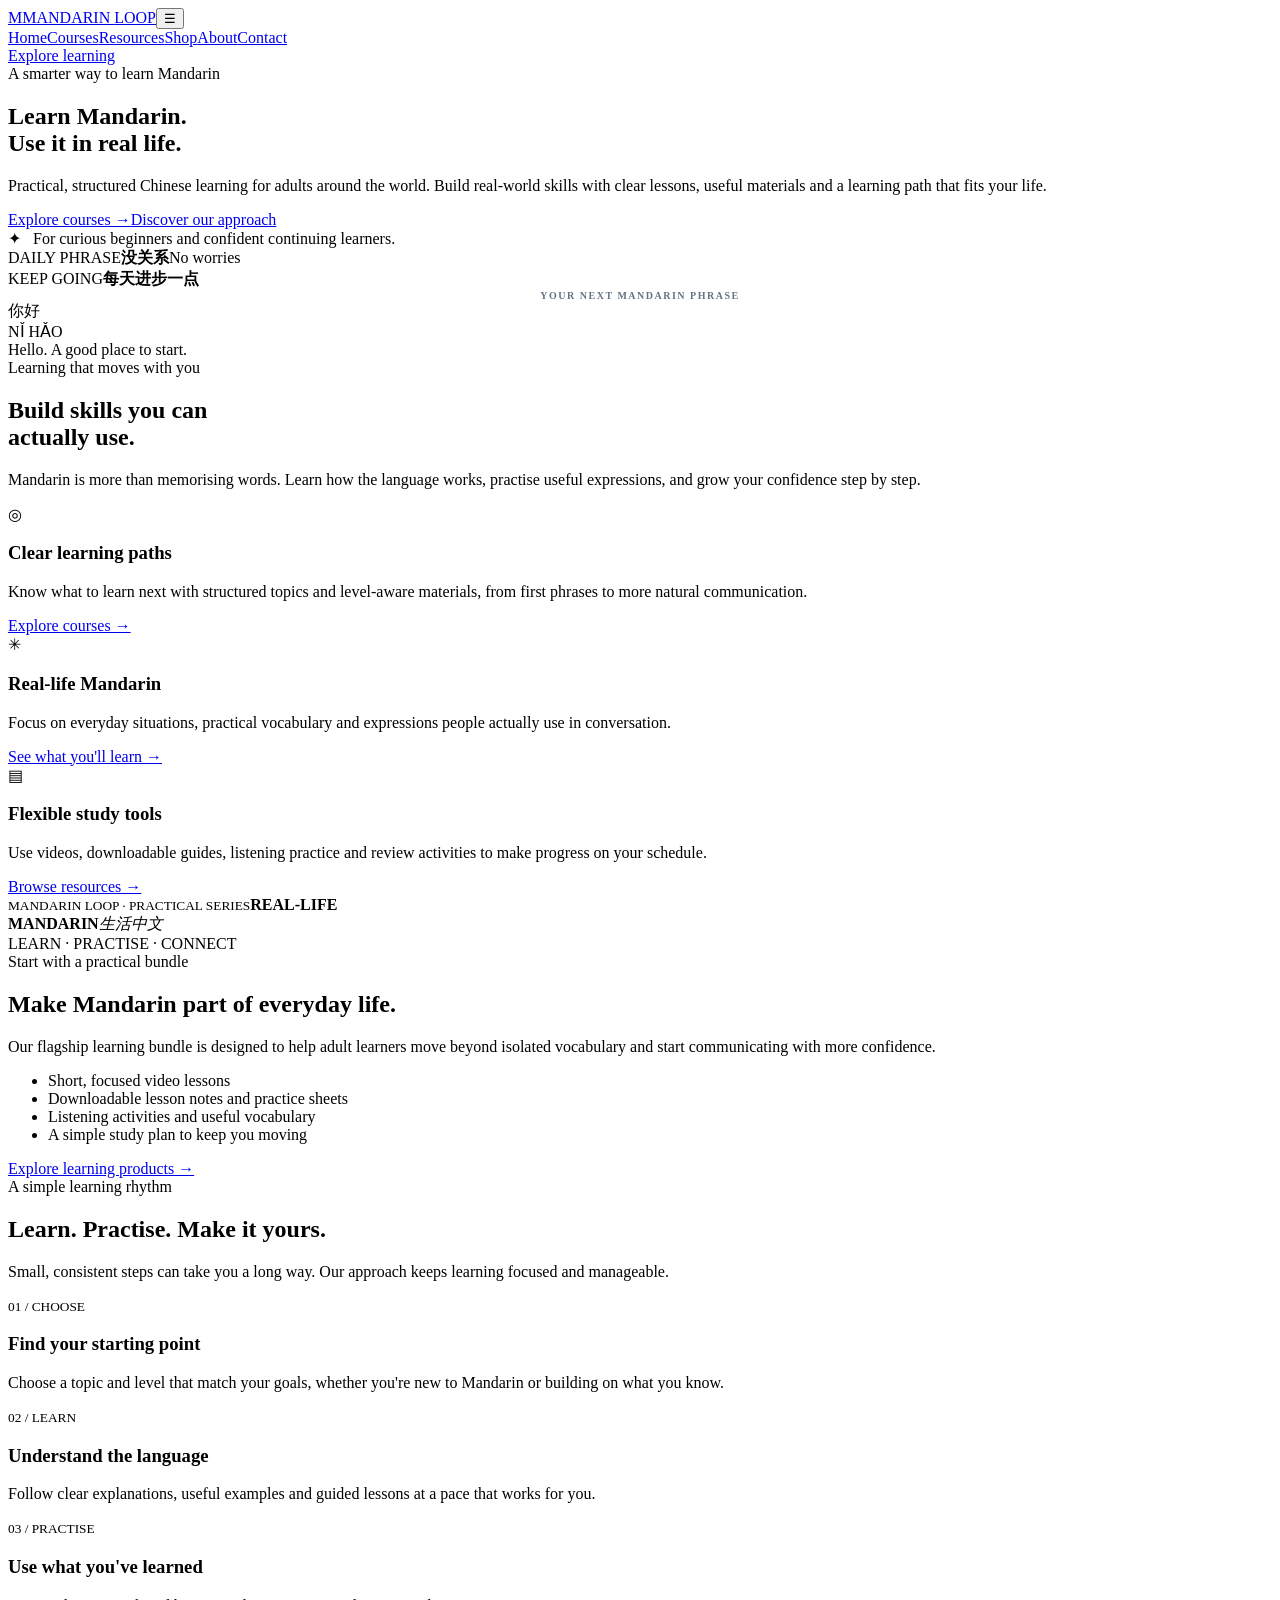
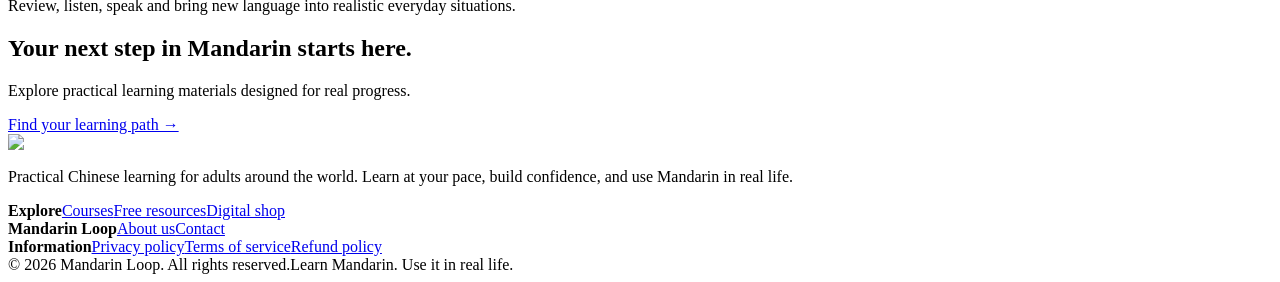
==== commit 5aa2fba7: "Add files via upload" ====
--- a/index.html
+++ b/index.html
@@ -1,234 +1,4 @@
-<!DOCTYPE html>
-<html lang="en">
-<head>
-<meta charset="UTF-8">
-<meta name="viewport" content="width=device-width, initial-scale=1.0">
-<meta name="description" content="Learn practical Chinese with clear, structured online courses, video lessons and downloadable study materials.">
-<title>Mandarine Loop</title>
-<style>
-:root{--ink:#202b35;--muted:#66717a;--cream:#f7f5ef;--paper:#fffefa;--blue:#29485b;--blue2:#dce7e9;--line:#e8e5dc;--accent:#b77b55}
-*{box-sizing:border-box}html{scroll-behavior:smooth}body{margin:0;background:var(--cream);color:var(--ink);font-family:Inter,ui-sans-serif,system-ui,-apple-system,"Segoe UI",sans-serif;line-height:1.6}
-a{color:inherit;text-decoration:none}.wrap{width:min(1120px,calc(100% - 44px));margin:auto}
-header{height:76px;display:flex;align-items:center;justify-content:space-between;border-bottom:1px solid var(--line)}
-.brand{font-family:Georgia,serif;font-size:22px;letter-spacing:.2px}.brand span{color:var(--accent)}
-nav{display:flex;gap:28px;font-size:13px;color:#53606a}nav a:hover{color:var(--accent)}
-.btn{display:inline-flex;align-items:center;justify-content:center;padding:13px 21px;background:var(--blue);color:white;border-radius:4px;font-size:13px;font-weight:650;letter-spacing:.2px}
-.btn.light{background:transparent;color:var(--blue);border:1px solid #aebbc0}
-.hero{display:grid;grid-template-columns:1.12fr .88fr;gap:70px;align-items:center;padding:82px 0 88px}
-.eyebrow{text-transform:uppercase;letter-spacing:2.2px;font-size:10px;font-weight:750;color:var(--accent)}
-h1,h2,h3{font-family:Georgia,"Times New Roman",serif;font-weight:500;line-height:1.12}
-h1{font-size:clamp(42px,6vw,68px);margin:18px 0 22px;max-width:620px}
-.lead{font-size:17px;color:var(--muted);max-width:520px;line-height:1.8}
-.actions{display:flex;gap:12px;flex-wrap:wrap;margin-top:30px}
-.hero-note{font-size:12px;color:var(--muted);margin-top:22px}
-.portrait{min-height:440px;background:linear-gradient(145deg,#dce5e2,#b7c8c5);position:relative;display:flex;align-items:center;justify-content:center;overflow:hidden}
-.portrait .placeholder{width:72%;height:82%;border:1px solid rgba(41,72,91,.28);display:flex;align-items:center;justify-content:center;text-align:center;padding:25px;color:#49616b;font-family:Georgia,serif;font-size:22px}
-.stamp{position:absolute;bottom:22px;left:22px;background:var(--paper);padding:13px 17px;font-family:Georgia,serif;font-size:15px}
-section{padding:76px 0;border-top:1px solid var(--line)}
-.section-head{display:flex;justify-content:space-between;gap:35px;align-items:end;margin-bottom:34px}
-h2{font-size:clamp(32px,4vw,46px);margin:10px 0}
-.section-head p{max-width:410px;color:var(--muted);font-size:14px;margin:0}
-.about-grid{display:grid;grid-template-columns:.8fr 1.2fr;gap:70px}
-.about-mark{font-family:Georgia,serif;font-size:70px;color:#c6d2d0;line-height:1}
-.about-copy{font-size:16px;color:var(--muted);max-width:700px}
-.about-copy strong{color:var(--ink)}
-.cards{display:grid;grid-template-columns:repeat(3,1fr);gap:18px}
-.card{background:var(--paper);border:1px solid var(--line);padding:25px;min-height:260px;display:flex;flex-direction:column}
-.card .num{font-size:11px;color:var(--accent);letter-spacing:1.5px}
-.card h3{font-size:25px;margin:28px 0 12px}
-.card p{font-size:13px;color:var(--muted);margin:0 0 24px}
-.card a{margin-top:auto;font-size:12px;font-weight:700;color:var(--blue)}
-.feature{display:grid;grid-template-columns:1fr 1fr;background:var(--blue);color:white}
-.feature-art{min-height:350px;background:linear-gradient(135deg,#a9bfbd,#e2dfd2);display:flex;align-items:center;justify-content:center;color:#49616b;font-family:Georgia,serif;font-size:24px;text-align:center;padding:30px}
-.feature-copy{padding:55px;align-self:center}
-.feature-copy .eyebrow{color:#e0b08d}.feature-copy h2{font-size:38px}.feature-copy p{color:#d5dfe1;font-size:14px;max-width:430px}
-.feature-copy .btn{background:#f5eee4;color:var(--blue);margin-top:15px}
-.steps{display:grid;grid-template-columns:repeat(3,1fr);gap:28px}
-.step{border-top:2px solid #c9d5d2;padding-top:18px}.step b{font-family:Georgia,serif;font-size:25px;font-weight:400}.step p{color:var(--muted);font-size:13px}
-.contact{background:#e9eeeb;padding:52px;display:flex;justify-content:space-between;align-items:center;gap:25px}
-.contact h2{font-size:35px;margin:8px 0}.contact p{color:var(--muted);font-size:14px;margin:0}
-footer{padding:28px 0;color:var(--muted);font-size:11px;display:flex;justify-content:space-between;gap:15px}
-@media(max-width:760px){nav{display:none}.hero,.about-grid,.feature{grid-template-columns:1fr}.hero{gap:35px;padding:55px 0}.portrait{min-height:330px}.cards,.steps{grid-template-columns:1fr}.section-head{display:block}.section-head p{margin-top:15px}.feature-copy{padding:35px 26px}.contact{padding:30px;display:block}.contact .btn{margin-top:22px}footer{display:block}footer span{display:block;margin-top:8px}}
-</style>
-</head>
-<body>
-<header class="wrap">
-  <a class="brand" href="#">Chinese <span>with</span> [Chun]</a>
-  <nav><a href="#about">About</a><a href="#courses">Courses</a><a href="#resources">E-books</a><a href="#contact">Contact</a></nav>
-  <a class="btn" href="#courses">Explore Courses</a>
-</header>
-
-<main>
-<div class="wrap hero">
-  <div>
-    <div class="eyebrow">A clearer way to learn Chinese</div>
-    <h1>Make Chinese part of your everyday life.</h1>
-    <p class="lead">Practical lessons, thoughtfully designed study materials and self-paced video courses to help you build confidence in Chinese — one step at a time.</p>
-    <div class="actions"><a class="btn" href="#courses">Explore my courses</a><a class="btn light" href="#about">Meet your teacher</a></div>
-    <div class="hero-note">Online Chinese learning · E-books · On-demand video lessons</div>
-  </div>
-  <div class="portrait"><div class="placeholder">your portrait<br><small style="font:12px system-ui"><img src="me.jpg" alt="" style="width:160px; height:160px; object-fit:cover; border-radius:999px;"></small>
-  </div><div class="stamp">你好！Let's learn Chinese.</div></div>
-</div>
-
-<section id="about">
-  <div class="wrap about-grid">
-    <div><div class="eyebrow">A little about me</div><h2>Learn with a teacher who makes it practical.</h2><div class="about-mark">你好</div></div>
-    <div class="about-copy">
-      <p>Hi, I'm <strong>Chun</strong>, a Chinese language teacher. I help learners make sense of Chinese and use it with greater confidence in real-life situations.</p>
-      <p>My lessons focus on clear explanations, useful vocabulary and natural expressions. Whether you're starting from zero or looking to improve your fluency, I want to make your learning journey structured, engaging and achievable.</p>
-      <p><strong>My teaching approach:</strong> learn useful language, understand how it works, and put it into practice.</p>
-      <p>Curious about Chinese culture? I also offer intro session on Bazi(Chinese astrology) and traditional philosopy-a fun add-on to your language journey.</p>
-    </div>
-  </div>
-</section>
-
-<section id="courses">
-   <!-- ========== START: Self-Paced Courses & Digital Materials + 1-on-1 Lessons Block ========== -->
-<section class="products-section" style="padding:60px 0;">
-    <div class="container">
-        <h2 style="text-align:center; font-size:2rem; margin-bottom:40px; color:#3a4f6b;">Explore My Courses</h2>
-        <h3 style="text-align:center; margin-bottom:24px; color:#5c534b;">Self-Paced Courses & Digital Materials</h3>
-        <div class="grid" style="display:grid; grid-template-columns: repeat(auto-fit, minmax(260px,1fr)); gap:28px;">
-            <div class="card" style="background:#fff; border-radius:14px; overflow:hidden; box-shadow:0 4px 12px rgba(0,0,0,0.07); transition:0.25s ease;">
-                <div class="product-img" style="width:100%; height:180px; background:#ece9e3; display:flex; align-items:center; justify-content:center;">
-                    <img src="" alt="Pinyin & Tone Mastery Course" style="width:100%; height:100%; object-fit:cover;">
-                </div>
-                <div class="card-body" style="padding:22px;">
-                    <h3 style="margin-bottom:10px; color:#3a4f6b;">Pinyin & Tone Mastery (Recorded)</h3>
-                    <p>Learn Chinese tones and pronunciation rules, practice drills for beginners.</p>
-                    <div class="price" style="font-weight:bold; color:#c47b58; font-size:1.2rem; margin:10px 0 16px;">$XX</div>
-                    <a href="PASTE_YOUR_PAYHIP_LINK_HERE" target="_blank" style="display:inline-block; padding:10px 20px; background:#c47b58; color:white; text-decoration:none; border-radius:8px; font-weight:500;">Buy Now</a>
-                </div>
-            </div>
-            <div class="card" style="background:#fff; border-radius:14px; overflow:hidden; box-shadow:0 4px 12px rgba(0,0,0,0.07); transition:0.25s ease;">
-                <div class="product-img" style="width:100%; height:180px; background:#ece9e3; display:flex; align-items:center; justify-content:center;">
-                    <img src="" alt="Pronunciation Correction Course" style="width:100%; height:100%; object-fit:cover;">
-                </div>
-                <div class="card-body" style="padding:22px;">
-                    <h3 style="margin-bottom:10px; color:#3a4f6b;">Pronunciation Drill Course (Recorded)</h3>
-                    <p>Focus on common pronunciation mistakes, repeated tone practice.</p>
-                    <div class="price" style="font-weight:bold; color:#c47b58; font-size:1.2rem; margin:10px 0 16px;">$XX</div>
-                    <a href="PASTE_YOUR_PAYHIP_LINK_HERE" target="_blank" style="display:inline-block; padding:10px 20px; background:#c47b58; color:white; text-decoration:none; border-radius:8px; font-weight:500;">Buy Now</a>
-                </div>
-            </div>
-            <div class="card" style="background:#fff; border-radius:14px; overflow:hidden; box-shadow:0 4px 12px rgba(0,0,0,0.07); transition:0.25s ease;">
-                <div class="product-img" style="width:100%; height:180px; background:#ece9e3; display:flex; align-items:center; justify-content:center;">
-                    <img src="" alt="Survival Chinese Beta" style="width:100%; height:100%; object-fit:cover;">
-                </div>
-                <div class="card-body" style="padding:22px;">
-                    <h3 style="margin-bottom:10px; color:#3a4f6b;">Survival Chinese Beta (15 lessons × 25min)</h3>
-                    <p>Real daily phrases for shopping, dining, travel. Test version.</p>
-                    <div class="price" style="font-weight:bold; color:#c47b58; font-size:1.2rem; margin:10px 0 16px;">$XX</div>
-                    <a href="PASTE_YOUR_PAYHIP_LINK_HERE" target="_blank" style="display:inline-block; padding:10px 20px; background:#c47b58; color:white; text-decoration:none; border-radius:8px; font-weight:500;">Buy Now</a>
-                </div>
-            </div>
-            <div class="card" style="background:#fff; border-radius:14px; overflow:hidden; box-shadow:0 4px 12px rgba(0,0,0,0.07); transition:0.25s ease;">
-                <div class="product-img" style="width:100%; height:180px; background:#ece9e3; display:flex; align-items:center; justify-content:center;">
-                    <img src="" alt="Chinese Flashcard Bundle" style="width:100%; height:100%; object-fit:cover;">
-                </div>
-                <div class="card-body" style="padding:22px;">
-                    <h3 style="margin-bottom:10px; color:#3a4f6b;">Printable Flashcard Bundle</h3>
-                    <p>White background realistic word cards for daily vocabulary.</p>
-                    <div class="price" style="font-weight:bold; color:#c47b58; font-size:1.2rem; margin:10px 0 16px;">$XX</div>
-                    <a href="PASTE_YOUR_PAYHIP_LINK_HERE" target="_blank" style="display:inline-block; padding:10px 20px; background:#c47b58; color:white; text-decoration:none; border-radius:8px; font-weight:500;">Buy Now</a>
-                </div>
-            </div>
-            <div class="card" style="background:#fff; border-radius:14px; overflow:hidden; box-shadow:0 4px 12px rgba(0,0,0,0.07); transition:0.25s ease;">
-                <div class="product-img" style="width:100%; height:180px; background:#ece9e3; display:flex; align-items:center; justify-content:center;">
-                    <img src="" alt="Beginner E-Book" style="width:100%; height:100%; object-fit:cover;">
-                </div>
-                <div class="card-body" style="padding:22px;">
-                    <h3 style="margin-bottom:10px; color:#3a4f6b;">Beginner Mandarin E-Book</h3>
-                    <p>Workbook with practical sentences and exercises.</p>
-                    <div class="price" style="font-weight:bold; color:#c47b58; font-size:1.2rem; margin:10px 0 16px;">$XX</div>
-                    <a href="PASTE_YOUR_PAYHIP_LINK_HERE" target="_blank" style="display:inline-block; padding:10px 20px; background:#c47b58; color:white; text-decoration:none; border-radius:8px; font-weight:500;">Buy Now</a>
-                </div>
-            </div>
-        </div>
-
-        <h3 style="text-align:center; margin:40px 0 24px; color:#5c534b;">1-on-1 Private Mandarin Lessons</h3>
-        <div class="grid" style="display:grid; grid-template-columns: repeat(auto-fit, minmax(260px,1fr)); gap:28px;">
-            <div class="card" style="background:#fff; border-radius:14px; overflow:hidden; box-shadow:0 4px 12px rgba(0,0,0,0.07); transition:0.25s ease;">
-                <div class="product-img" style="width:100%; height:180px; background:#ece9e3; display:flex; align-items:center; justify-content:center;">
-                    <img src="" alt="Trial Diagnostic Class" style="width:100%; height:100%; object-fit:cover;">
-                </div>
-                <div class="card-body" style="padding:22px;">
-                    <h3 style="margin-bottom:10px; color:#3a4f6b;">Trial Diagnostic Class</h3>
-                    <p>30-min assessment, check your level, get custom learning advice.</p>
-                    <div class="price" style="font-weight:bold; color:#c47b58; font-size:1.2rem; margin:10px 0 16px;">$XX</div>
-                    <a href="PASTE_YOUR_PAYHIP_TRIAL_LINK" target="_blank" style="display:inline-block; padding:10px 20px; background:#c47b58; color:white; text-decoration:none; border-radius:8px; font-weight:500;">Book Trial</a>
-                </div>
-            </div>
-            <div class="card" style="background:#fff; border-radius:14px; overflow:hidden; box-shadow:0 4px 12px rgba(0,0,0,0.07); transition:0.25s ease;">
-                <div class="product-img" style="width:100%; height:180px; background:#ece9e3; display:flex; align-items:center; justify-content:center;">
-                    <img src="" alt="10 Lessons Package" style="width:100%; height:100%; object-fit:cover;">
-                </div>
-                <div class="card-body" style="padding:22px;">
-                    <h3 style="margin-bottom:10px; color:#3a4f6b;">10 Lessons Package</h3>
-                    <p>Flexible private sessions, custom learning goals.</p>
-                    <div class="price" style="font-weight:bold; color:#c47b58; font-size:1.2rem; margin:10px 0 16px;">$XX</div>
-                    <a href="PASTE_YOUR_PAYHIP_LINK_HERE" target="_blank" style="display:inline-block; padding:10px 20px; background:#c47b58; color:white; text-decoration:none; border-radius:8px; font-weight:500;">Book Now</a>
-                </div>
-            </div>
-            <div class="card" style="background:#fff; border-radius:14px; overflow:hidden; box-shadow:0 4px 12px rgba(0,0,0,0.07); transition:0.25s ease;">
-                <div class="product-img" style="width:100%; height:180px; background:#ece9e3; display:flex; align-items:center; justify-content:center;">
-                    <img src="" alt="20 Lessons Package" style="width:100%; height:100%; object-fit:cover;">
-                </div>
-                <div class="card-body" style="padding:22px;">
-                    <h3 style="margin-bottom:10px; color:#3a4f6b;">20 Lessons Package</h3>
-                    <p>Better per-lesson rate, great for steady progress.</p>
-                    <div class="price" style="font-weight:bold; color:#c47b58; font-size:1.2rem; margin:10px 0 16px;">$XX</div>
-                    <a href="PASTE_YOUR_PAYHIP_LINK_HERE" target="_blank" style="display:inline-block; padding:10px 20px; background:#c47b58; color:white; text-decoration:none; border-radius:8px; font-weight:500;">Book Now</a>
-                </div>
-            </div>
-            <div class="card" style="background:#fff; border-radius:14px; overflow:hidden; box-shadow:0 4px 12px rgba(0,0,0,0.07); transition:0.25s ease;">
-                <div class="product-img" style="width:100%; height:180px; background:#ece9e3; display:flex; align-items:center; justify-content:center;">
-                    <img src="" alt="Custom Study Plan" style="width:100%; height:100%; object-fit:cover;">
-                </div>
-                <div class="card-body" style="padding:22px;">
-                    <h3 style="margin-bottom:10px; color:#3a4f6b;">Monthly / Half-Year Study Plan</h3>
-                    <p>Structured plan, homework feedback, regular check-ins.</p>
-                    <div class="price" style="font-weight:bold; color:#c47b58; font-size:1.2rem; margin:10px 0 16px;">Price on request</div>
-                    <a href="PASTE_YOUR_PAYHIP_LINK_HERE" target="_blank" style="display:inline-block; padding:10px 20px; background:#c47b58; color:white; text-decoration:none; border-radius:8px; font-weight:500;">Inquire</a>
-                </div>
-            </div>
-        </div>
-    </div>
-</section>
-<!-- ========== END: Courses Block ========== -->
-</section>
-<!-- ========== END: Courses Block ========== --> 
-</section>
-
-<section id="resources">
-  <div class="wrap feature">
-    <div class="feature-art">Your e-book or course cover<br><small style="display:block;font:12px system-ui;margin-top:10px">Replace with your own cover image</small></div>
-    <div class="feature-copy"><div class="eyebrow">Study anywhere, anytime</div><h2>Learn beyond the classroom.</h2><p>Explore downloadable e-books, practice worksheets and recorded lessons. Review each topic whenever you need and learn at a pace that works for you.</p><a class="btn" href="#contact">Ask about learning materials</a></div>
-  </div>
-</section>
-
-<section id="how">
-  <div class="wrap">
-    <div class="eyebrow">Simple and flexible</div><h2>How learning works.</h2>
-    <div class="steps">
-      <div class="step"><b>01. Choose</b><p>Find the course or learning materials that match your current level and goals.</p></div>
-      <div class="step"><b>02. Learn</b><p>Follow the lessons, watch recorded videos and use the e-books to study each topic.</p></div>
-      <div class="step"><b>03. Practise</b><p>Review key points and put what you've learned into practice in real situations.</p></div>
-    </div>
-  </div>
-</section>
-
-<section id="contact">
-  <div class="wrap contact">
-    <div><div class="eyebrow">Let's get started</div><h2>Your Chinese journey starts here.</h2><p>Have a question about a course or study material? Get in touch.</p></div>
-    <a class="btn" href="mailto:elena102599@gmail.com">Contact me</a>
-    <a href="https://wa.me/+8619020569693 ">💬 WhatsApp</a >
-    <a href="mailto:elena102599@gmail.com">📧 Email</a >
-
-  </div>
-</section>
-</main>
-<footer class="wrap"><div>© 2026 Chinese with elena. All rights reserved.</div><span>Online Chinese lessons · E-books · Video courses</span></footer>
-</body>
-</html>
+<!doctype html><html lang="en"><head><meta charset="utf-8"><meta name="viewport" content="width=device-width,initial-scale=1"><meta name="description" content="Practical Chinese learning for adults around the world. Explore Mandarin Loop courses, resources and self-paced learning products."><title>Index | Mandarin Loop</title><link rel="preconnect" href="https://fonts.googleapis.com"><link rel="preconnect" href="https://fonts.gstatic.com" crossorigin><link rel="stylesheet" href="assets/site.css"></head><body><header class="site-header"><div class="container nav-wrap"><a class="logo" href="index.html"><span class="logo-mark">M</span><span class="logo-word">MANDARIN <span>LOOP</span></span></a><button class="menu-toggle" aria-label="Open navigation" aria-expanded="false">☰</button><nav class="nav-links"><a href="index.html">Home</a><a href="courses.html">Courses</a><a href="resources.html">Resources</a><a href="shop.html">Shop</a><a href="about.html">About</a><a href="contact.html">Contact</a></nav><div class="nav-actions"><a class="btn small" href="courses.html">Explore learning</a></div></div></header><main><section class="container hero"><div><div class="eyebrow">A smarter way to learn Mandarin</div><h1>Learn Mandarin.<br><span class="accent">Use it in real life.</span></h1><p class="lead">Practical, structured Chinese learning for adults around the world. Build real-world skills with clear lessons, useful materials and a learning path that fits your life.</p><div class="hero-actions"><a class="btn" href="courses.html">Explore courses →</a><a class="btn secondary" href="about.html">Discover our approach</a></div><div class="micro-proof">✦ &nbsp; For curious beginners and confident continuing learners.</div></div><div class="hero-art"><div class="orbit"></div><div class="art-card art-small"><span>DAILY PHRASE</span><b>没关系</b><span>No worries</span></div><div class="art-card art-small2"><span>KEEP GOING</span><b>每天进步一点</b></div><div class="art-card art-main"><div style="text-align:center;font-size:10px;letter-spacing:1.5px;font-weight:800;color:#657386">YOUR NEXT MANDARIN PHRASE</div><div class="hanzi">你好</div><div class="pinyin">NǏ HǍO</div><div class="translation">Hello. A good place to start.</div></div></div></section>
+<section class="section white"><div class="container"><div class="section-head"><div><div class="eyebrow">Learning that moves with you</div><h2>Build skills you can<br>actually use.</h2></div><p>Mandarin is more than memorising words. Learn how the language works, practise useful expressions, and grow your confidence step by step.</p></div><div class="cards"><article class="card"><div class="card-icon">◎</div><h3>Clear learning paths</h3><p>Know what to learn next with structured topics and level-aware materials, from first phrases to more natural communication.</p><a class="card-link" href="courses.html">Explore courses →</a></article><article class="card"><div class="card-icon">✳</div><h3>Real-life Mandarin</h3><p>Focus on everyday situations, practical vocabulary and expressions people actually use in conversation.</p><a class="card-link" href="courses.html">See what you'll learn →</a></article><article class="card"><div class="card-icon">▤</div><h3>Flexible study tools</h3><p>Use videos, downloadable guides, listening practice and review activities to make progress on your schedule.</p><a class="card-link" href="resources.html">Browse resources →</a></article></div></div></section>
+<section class="section"><div class="container split"><div class="feature-art"><div class="book"><small>MANDARIN LOOP · PRACTICAL SERIES</small><strong>REAL-LIFE<br>MANDARIN</strong><em>生活中文</em><footer>LEARN · PRACTISE · CONNECT</footer></div></div><div class="copy"><div class="eyebrow">Start with a practical bundle</div><h2>Make Mandarin part of everyday life.</h2><p>Our flagship learning bundle is designed to help adult learners move beyond isolated vocabulary and start communicating with more confidence.</p><ul class="checks"><li>Short, focused video lessons</li><li>Downloadable lesson notes and practice sheets</li><li>Listening activities and useful vocabulary</li><li>A simple study plan to keep you moving</li></ul><a class="btn" href="shop.html">Explore learning products →</a></div></div></section>
+<section class="section white"><div class="container"><div class="section-head"><div><div class="eyebrow">A simple learning rhythm</div><h2>Learn. Practise. Make it yours.</h2></div><p>Small, consistent steps can take you a long way. Our approach keeps learning focused and manageable.</p></div><div class="steps"><div class="step"><small>01 / CHOOSE</small><h3>Find your starting point</h3><p>Choose a topic and level that match your goals, whether you're new to Mandarin or building on what you know.</p></div><div class="step"><small>02 / LEARN</small><h3>Understand the language</h3><p>Follow clear explanations, useful examples and guided lessons at a pace that works for you.</p></div><div class="step"><small>03 / PRACTISE</small><h3>Use what you've learned</h3><p>Review, listen, speak and bring new language into realistic everyday situations.</p></div></div></div></section><section class="section"><div class="container"><div class="cta"><div><h2>Your next step in Mandarin starts here.</h2><p>Explore practical learning materials designed for real progress.</p></div><a class="btn" href="courses.html">Find your learning path →</a></div></div></section></main><footer class="site-footer"><div class="container"><div class="footer-grid"><div><a class="logo" style="color:white" href="index.html"><img class="brand-logo" src="assets/mandarin-loop-logo.png" alt="Mandarin Loop"></a><p class="footer-note">Practical Chinese learning for adults around the world. Learn at your pace, build confidence, and use Mandarin in real life.</p></div><div class="footer-col"><b>Explore</b><a href="courses.html">Courses</a><a href="resources.html">Free resources</a><a href="shop.html">Digital shop</a></div><div class="footer-col"><b>Mandarin Loop</b><a href="about.html">About us</a><a href="contact.html">Contact</a></div><div class="footer-col"><b>Information</b><a href="privacy.html">Privacy policy</a><a href="terms.html">Terms of service</a><a href="refunds.html">Refund policy</a></div></div><div class="footer-bottom"><span>© <span data-year>2026</span> Mandarin Loop. All rights reserved.</span><span>Learn Mandarin. Use it in real life.</span></div></div></footer><script src="assets/site.js"></script></body></html>
